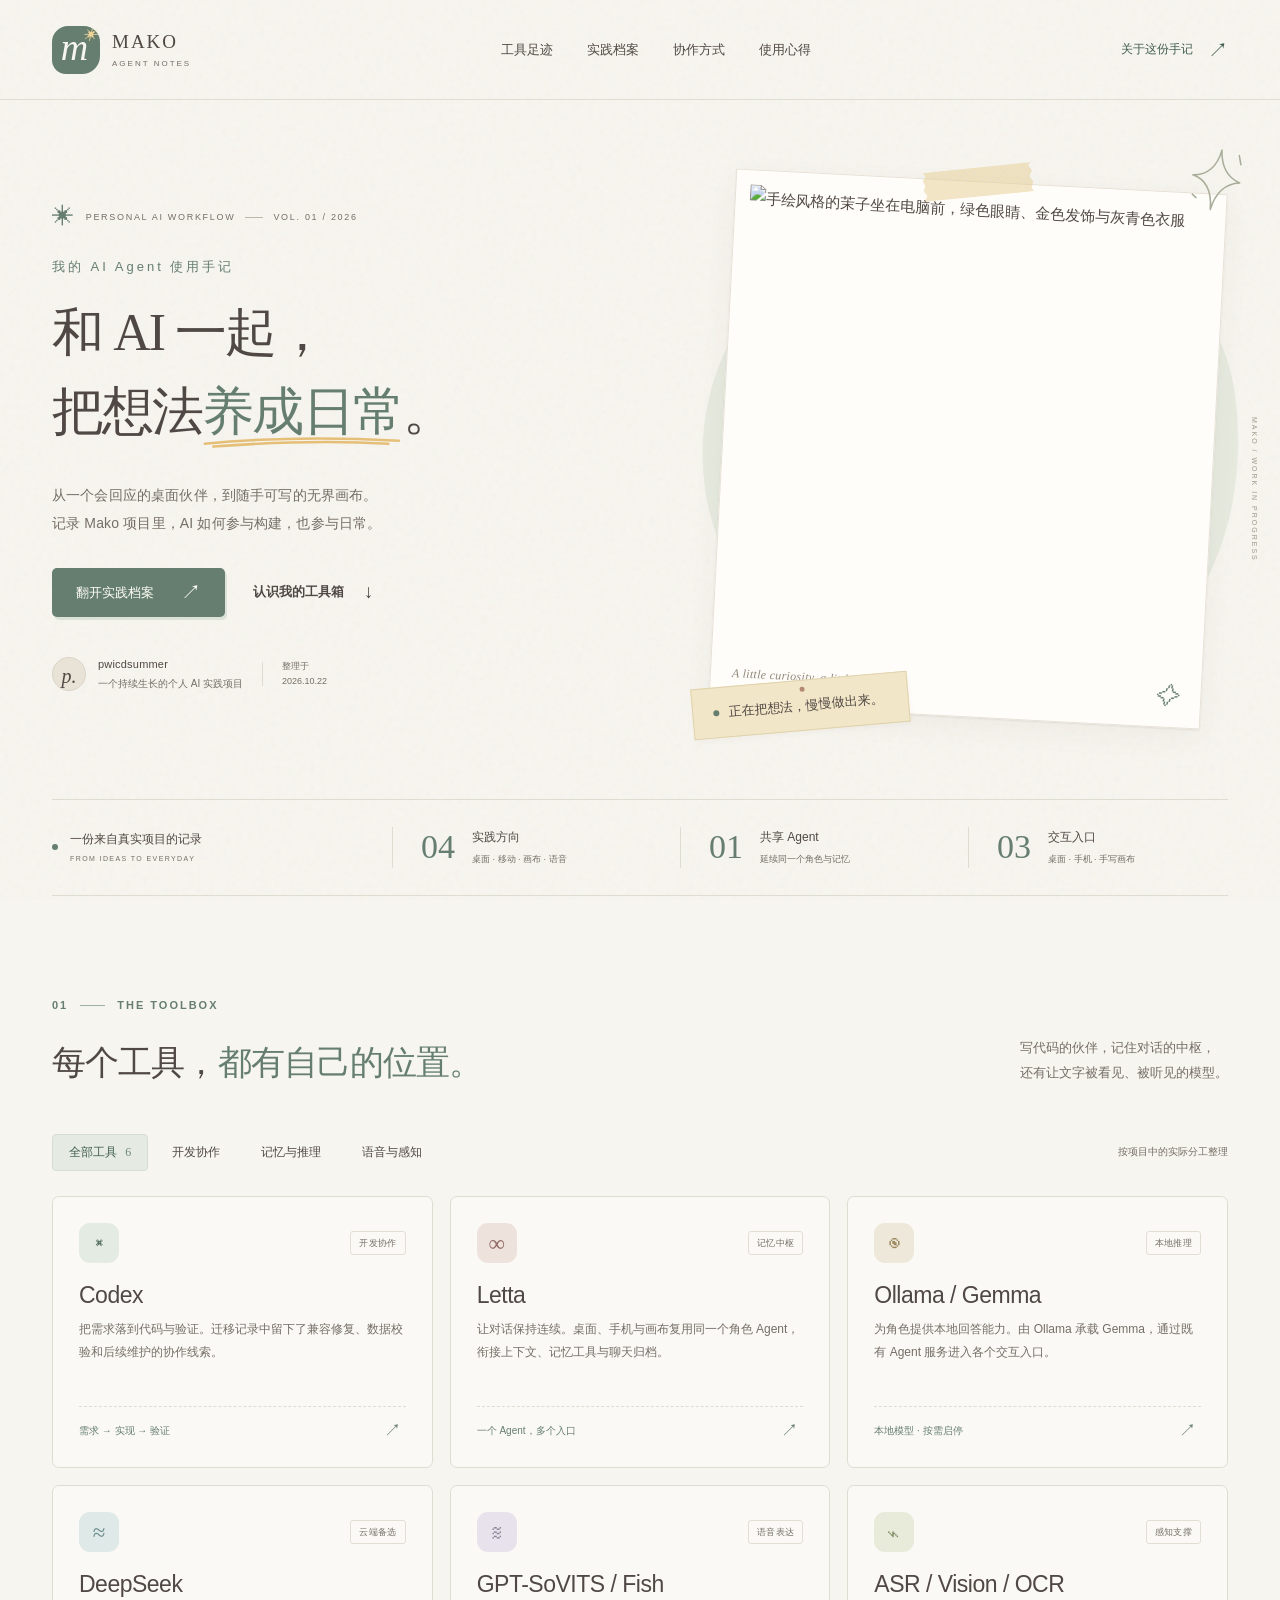
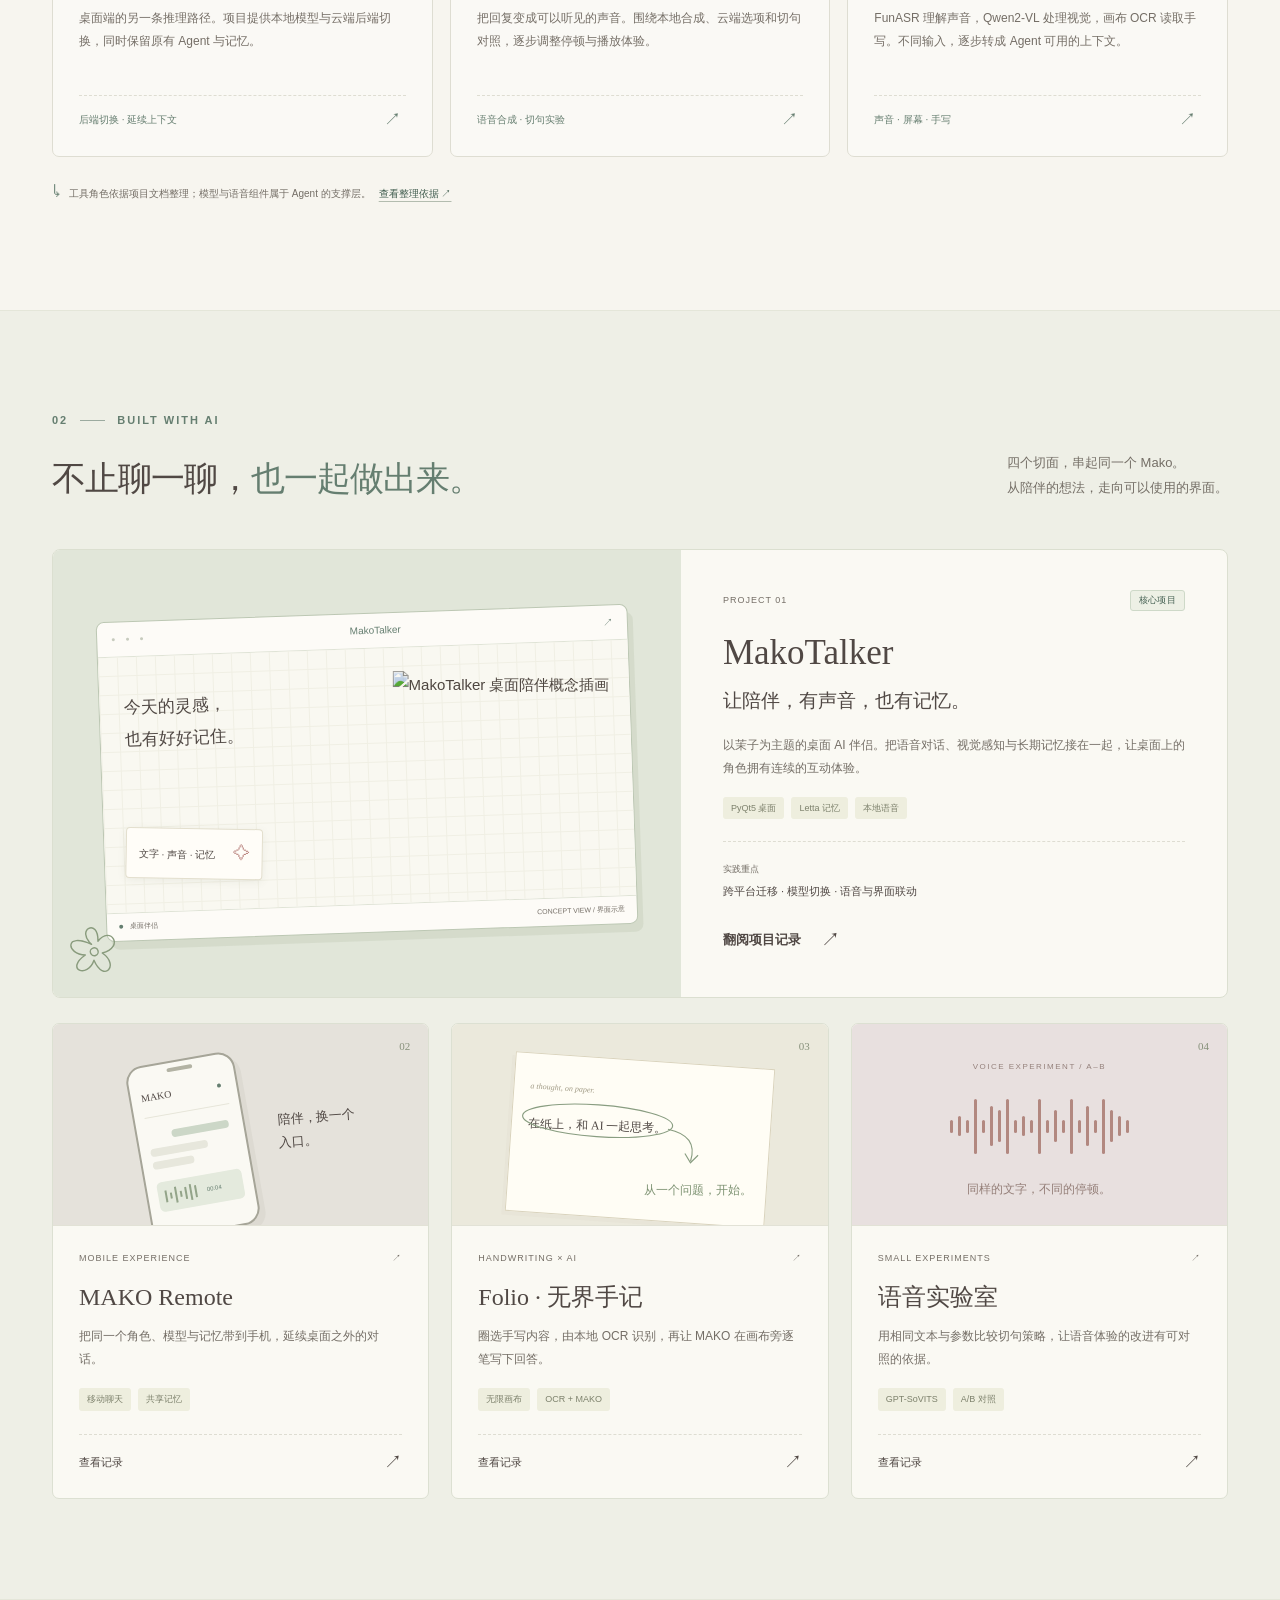
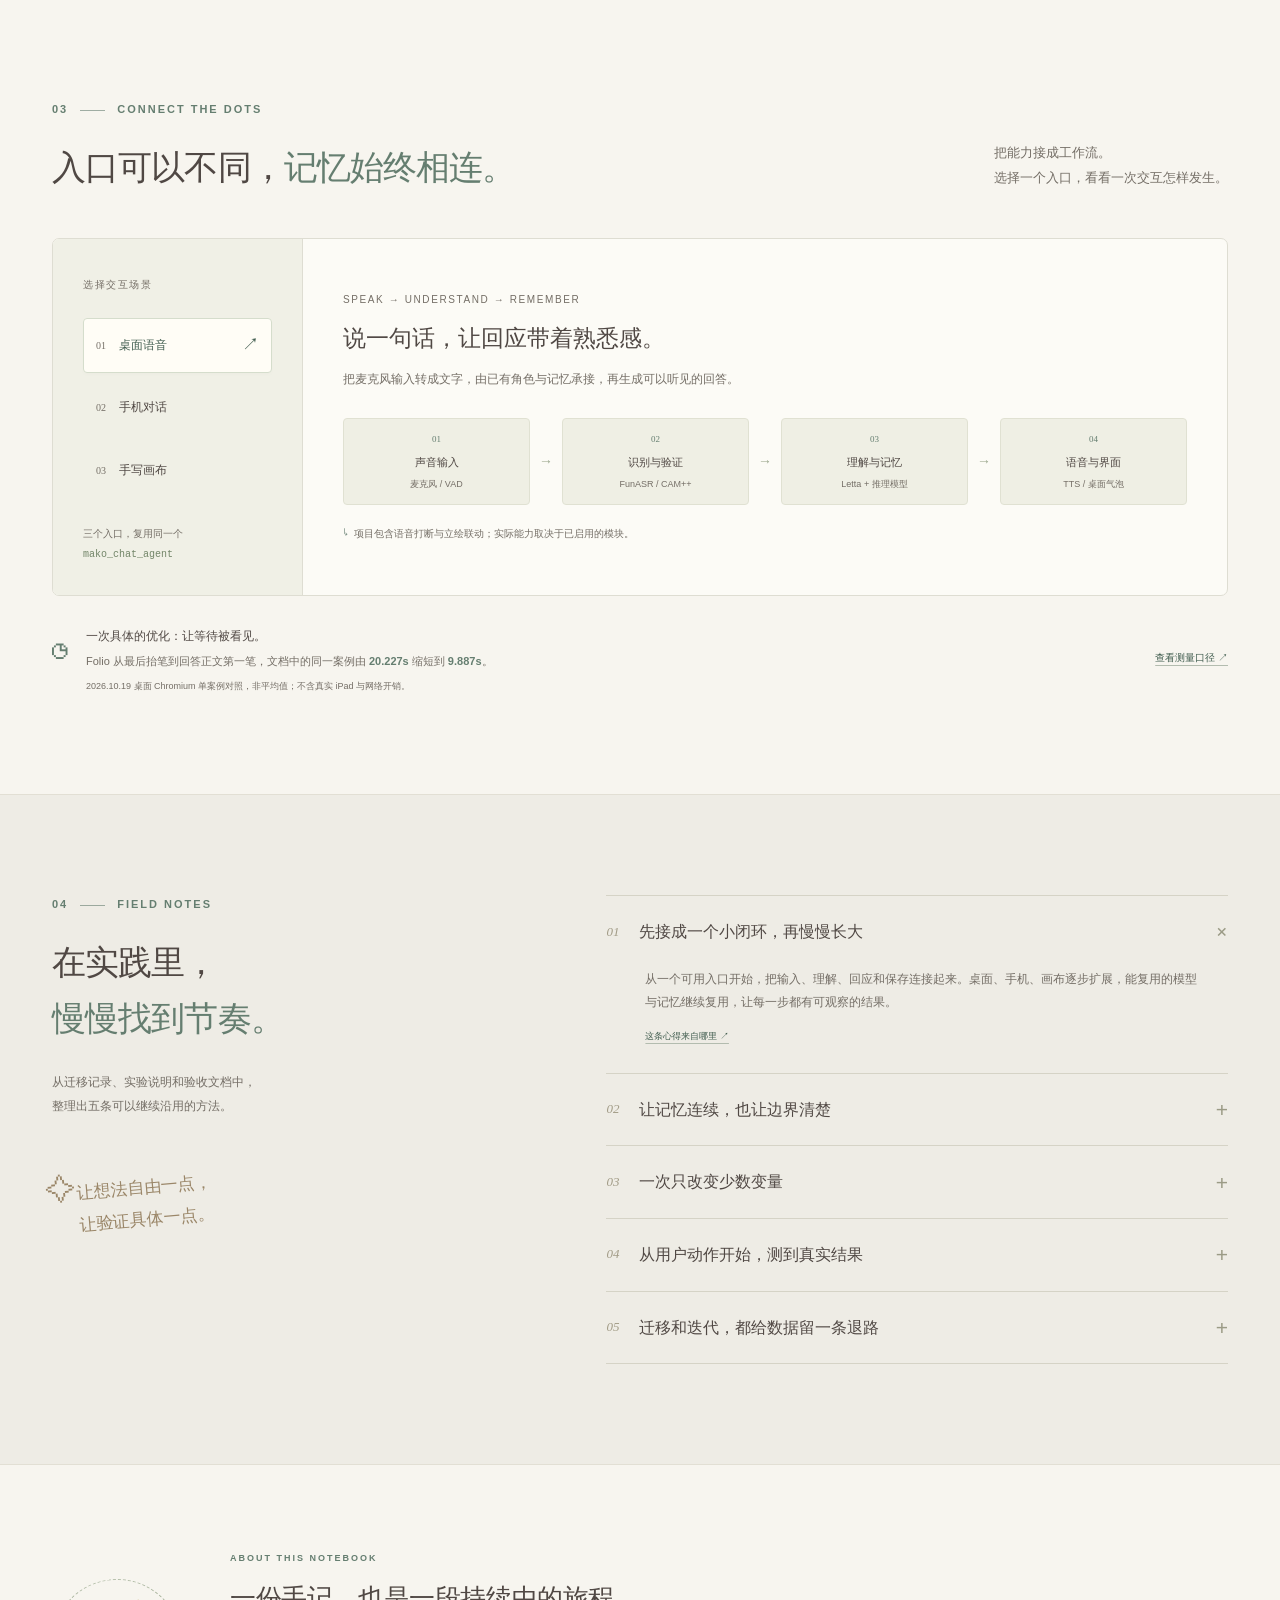
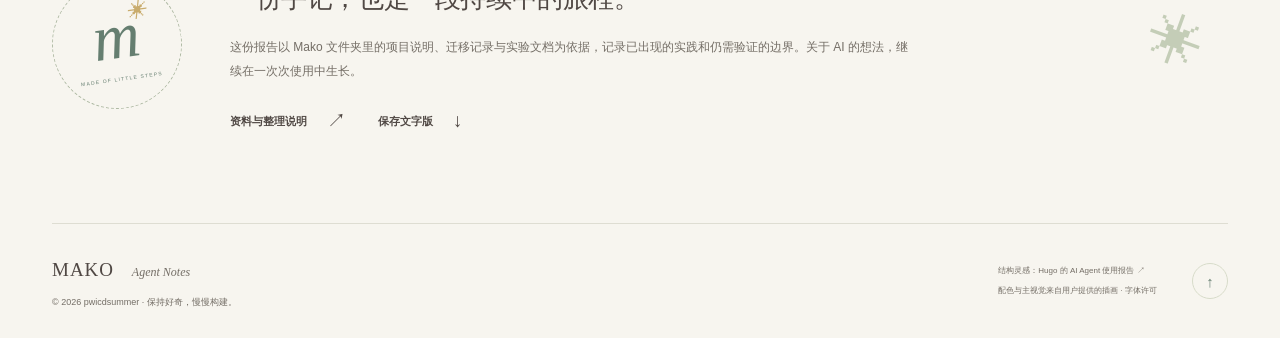
==== index.html @ 33f2c5e6 "Publish MAKO AI Agent report website" ====
<!doctype html>
<html lang="zh-CN">
<head>
  <meta charset="UTF-8">
  <meta name="viewport" content="width=device-width, initial-scale=1">
  <meta name="theme-color" content="#f7f5ef">
  <meta name="description" content="Mako 的 AI Agent 使用手记：从桌面陪伴、移动对话到手写画布，记录工具分工、项目实践与协作方法。">
  <meta property="og:title" content="MAKO · AI Agent 使用手记">
  <meta property="og:description" content="和 AI 一起，把想法养成日常。基于 Mako 项目资料的实践记录。">
  <meta property="og:type" content="website">
  <meta property="og:image" content="https://pwicdsummer.github.io/mako-agent-report/assets/mako-reference.png">
  <meta property="og:url" content="https://pwicdsummer.github.io/mako-agent-report/">
  <link rel="canonical" href="https://pwicdsummer.github.io/mako-agent-report/">
  <title>MAKO · AI Agent 使用手记</title>
  <link rel="icon" href="assets/favicon.svg" type="image/svg+xml">
  <link rel="stylesheet" href="styles.css">
  <script src="app.js" defer></script>
</head>
<body id="top">
  <a class="skip-link" href="#main">跳至正文</a>
  <div class="reading-progress" aria-hidden="true"><span id="reading-progress"></span></div>
  <header class="site-header">
    <a class="brand" href="#top" aria-label="MAKO 使用手记，返回顶部"><span class="brand-mark">m<span>✳</span></span><span class="brand-name">MAKO<span>AGENT NOTES</span></span></a>
    <nav aria-label="主导航" id="main-nav">
      <a href="#agents">工具足迹</a><a href="#projects">实践档案</a><a href="#workflow">协作方式</a><a href="#notes">使用心得</a>
    </nav>
    <a class="header-link" href="#about">关于这份手记 <span aria-hidden="true">↗</span></a>
    <button class="menu-toggle" aria-label="展开导航" aria-expanded="false" aria-controls="main-nav"><span></span><span></span></button>
  </header>

  <main id="main">
    <section class="hero wrap">
      <div class="hero-copy">
        <div class="eyebrow"><span class="tiny-flower" aria-hidden="true">✳</span> PERSONAL AI WORKFLOW <span class="eyebrow-divider"></span> VOL. 01 / 2026</div>
        <p class="hero-kicker">我的 AI Agent 使用手记</p>
        <h1>和 AI 一起，<br>把想法<span class="hand-underline">养成日常<svg viewBox="0 0 300 18" preserveAspectRatio="none" aria-hidden="true"><path d="M4 12 Q140 0 295 8 M17 16 Q161 6 279 12"/></svg></span>。</h1>
        <p class="hero-description">从一个会回应的桌面伙伴，到随手可写的无界画布。<br class="desktop-break">记录 Mako 项目里，AI 如何参与构建，也参与日常。</p>
        <div class="hero-actions"><a class="button primary" href="#projects">翻开实践档案 <span aria-hidden="true">↗</span></a><a class="text-link" href="#agents">认识我的工具箱 <span aria-hidden="true">↓</span></a></div>
        <div class="author-line"><span class="author-avatar" aria-hidden="true">p.</span><span><strong>pwicdsummer</strong><span class="author-sub">一个持续生长的个人 AI 实践项目</span></span><span class="author-dot" aria-hidden="true"></span><span class="updated">整理于<br>2026.10.22</span></div>
      </div>
      <div class="hero-art">
        <div class="art-orbit" aria-hidden="true"></div>
        <svg class="doodle doodle-star" viewBox="0 0 66 80" aria-hidden="true"><path d="M33 4 Q31 34 6 39 Q30 42 34 74 Q37 43 61 37 Q38 32 33 4Z"/><path d="m54 6 4 10m-48 45 5 3"/></svg>
        <div class="art-card"><span class="tape" aria-hidden="true"></span><img src="assets/mako-reference.png" alt="手绘风格的茉子坐在电脑前，绿色眼睛、金色发饰与灰青色衣服" width="1254" height="1254" fetchpriority="high"><div class="art-caption"><span>A little curiosity, a little company.</span><span aria-hidden="true">✧</span></div></div>
        <div class="paper-note"><span class="note-pin" aria-hidden="true"></span><span class="status-dot" aria-hidden="true"></span> 正在把想法，慢慢做出来。</div>
        <span class="art-side-label">MAKO / WORK IN PROGRESS</span>
      </div>
    </section>

    <div class="report-strip wrap"><div class="strip-intro"><span class="status-dot"></span><span>一份来自真实项目的记录<small>FROM IDEAS TO EVERYDAY</small></span></div><div class="strip-stat"><b>04</b><span>实践方向<small>桌面 · 移动 · 画布 · 语音</small></span></div><div class="strip-stat"><b>01</b><span>共享 Agent<small>延续同一个角色与记忆</small></span></div><div class="strip-stat"><b>03</b><span>交互入口<small>桌面 · 手机 · 手写画布</small></span></div></div>

    <section class="section wrap" id="agents">
      <div class="section-top"><div><p class="section-label">01 <span></span> THE TOOLBOX</p><h2>每个工具，<em>都有自己的位置。</em></h2></div><p class="section-intro">写代码的伙伴，记住对话的中枢，<br>还有让文字被看见、被听见的模型。</p></div>
      <div class="filter-row"><div class="filters" role="group" aria-label="按工具用途筛选"><button class="filter active" aria-pressed="true" data-filter="all">全部工具 <span>6</span></button><button class="filter" aria-pressed="false" data-filter="build">开发协作</button><button class="filter" aria-pressed="false" data-filter="brain">记忆与推理</button><button class="filter" aria-pressed="false" data-filter="sense">语音与感知</button></div><span class="filter-note" id="filter-status" role="status">按项目中的实际分工整理</span></div>
      <div class="agent-grid" id="agent-grid"></div>
      <p class="section-footnote"><span aria-hidden="true">↳</span> 工具角色依据项目文档整理；模型与语音组件属于 Agent 的支撑层。<button class="inline-link" data-source="toolbox">查看整理依据 ↗</button></p>
    </section>

    <section class="projects-section" id="projects"><div class="wrap section">
      <div class="section-top"><div><p class="section-label">02 <span></span> BUILT WITH AI</p><h2>不止聊一聊，<em>也一起做出来。</em></h2></div><p class="section-intro">四个切面，串起同一个 Mako。<br>从陪伴的想法，走向可以使用的界面。</p></div>
      <article class="featured-project">
        <div class="project-visual">
          <div class="window-mock"><div class="window-bar"><span class="window-dots">● ● ●</span><span>MakoTalker</span><span>↗</span></div><div class="desktop-scene"><div class="scene-note">今天的灵感，<br>也有好好记住。</div><img src="assets/mako-reference.png" alt="MakoTalker 桌面陪伴概念插画" width="1254" height="1254" loading="lazy"><span class="scene-bubble">文字 · 声音 · 记忆 <span>✧</span></span></div><div class="window-bottom"><span><i></i> 桌面伴侣</span><span>CONCEPT VIEW / 界面示意</span></div></div>
          <svg class="doodle project-flower" viewBox="0 0 80 80" aria-hidden="true"><path d="M40 29C13 2 5 30 28 39C-3 47 20 69 36 49C38 81 65 66 49 44C79 47 71 14 49 28C60 0 27 4 40 29Z"/><circle cx="40" cy="39" r="5"/></svg>
        </div>
        <div class="featured-copy"><div class="project-meta"><span>PROJECT 01</span><span class="pill green">核心项目</span></div><h3>MakoTalker<span>让陪伴，有声音，也有记忆。</span></h3><p>以茉子为主题的桌面 AI 伴侣。把语音对话、视觉感知与长期记忆接在一起，让桌面上的角色拥有连续的互动体验。</p><div class="tag-list"><span>PyQt5 桌面</span><span>Letta 记忆</span><span>本地语音</span></div><div class="project-contribution"><span>实践重点</span><p>跨平台迁移 · 模型切换 · 语音与界面联动</p></div><button class="text-link" data-project="desktop">翻阅项目记录 <span>↗</span></button></div>
      </article>
      <div class="project-grid">
        <article class="small-project"><div class="small-project-art mobile-art" aria-hidden="true"><div class="mini-phone"><div class="phone-notch"></div><div class="phone-head">MAKO <i></i></div><span class="phone-line right"></span><span class="phone-line"></span><span class="phone-line short"></span><div class="voice-wave"><i></i><i></i><i></i><i></i><i></i><i></i><i></i><span>00:04</span></div></div><span class="art-annotation">陪伴，换一个入口。</span><span class="art-number">02</span></div><div class="small-project-copy"><div class="project-meta"><span>MOBILE EXPERIENCE</span><span>↗</span></div><h3>MAKO Remote</h3><p>把同一个角色、模型与记忆带到手机，延续桌面之外的对话。</p><div class="tag-list"><span>移动聊天</span><span>共享记忆</span></div><button class="project-button" data-project="mobile" aria-label="查看 MAKO Remote 项目详情">查看记录 <span>↗</span></button></div></article>
        <article class="small-project"><div class="small-project-art canvas-art" aria-hidden="true"><div class="mini-canvas"><span class="canvas-title">a thought, on paper.</span><div class="canvas-scribble">在纸上，和 AI 一起思考。</div><svg viewBox="0 0 260 90"><ellipse cx="92" cy="21" rx="85" ry="18"/><path d="M172 25q35 5 28 34m-7-8 7 10 8-9"/></svg><span class="canvas-answer">从一个问题，开始。</span></div><span class="art-number">03</span></div><div class="small-project-copy"><div class="project-meta"><span>HANDWRITING × AI</span><span>↗</span></div><h3>Folio · 无界手记</h3><p>圈选手写内容，由本地 OCR 识别，再让 MAKO 在画布旁逐笔写下回答。</p><div class="tag-list"><span>无限画布</span><span>OCR + MAKO</span></div><button class="project-button" data-project="folio" aria-label="查看 Folio 项目详情">查看记录 <span>↗</span></button></div></article>
        <article class="small-project"><div class="small-project-art voice-art" aria-hidden="true"><div class="wave-label">VOICE EXPERIMENT / A–B</div><div class="big-wave"><i></i><i></i><i></i><i></i><i></i><i></i><i></i><i></i><i></i><i></i><i></i><i></i><i></i><i></i><i></i><i></i><i></i><i></i><i></i><i></i><i></i><i></i><i></i></div><span class="wave-bottom">同样的文字，不同的停顿。</span><span class="art-number">04</span></div><div class="small-project-copy"><div class="project-meta"><span>SMALL EXPERIMENTS</span><span>↗</span></div><h3>语音实验室</h3><p>用相同文本与参数比较切句策略，让语音体验的改进有可对照的依据。</p><div class="tag-list"><span>GPT-SoVITS</span><span>A/B 对照</span></div><button class="project-button" data-project="voice" aria-label="查看语音实验室项目详情">查看记录 <span>↗</span></button></div></article>
      </div>
    </div></section>

    <section class="section wrap workflow-section" id="workflow">
      <div class="section-top"><div><p class="section-label">03 <span></span> CONNECT THE DOTS</p><h2>入口可以不同，<em>记忆始终相连。</em></h2></div><p class="section-intro">把能力接成工作流。<br>选择一个入口，看看一次交互怎样发生。</p></div>
      <div class="workflow-panel"><div class="workflow-sidebar"><span class="small-label">选择交互场景</span><div role="tablist" aria-label="交互工作流" class="workflow-tabs"><button role="tab" id="tab-desktop" aria-selected="true" aria-controls="flow-panel" data-flow="desktop"><span>01</span> 桌面语音 <b>↗</b></button><button role="tab" id="tab-mobile" aria-selected="false" aria-controls="flow-panel" tabindex="-1" data-flow="mobile"><span>02</span> 手机对话 <b>↗</b></button><button role="tab" id="tab-canvas" aria-selected="false" aria-controls="flow-panel" tabindex="-1" data-flow="canvas"><span>03</span> 手写画布 <b>↗</b></button></div><p>三个入口，复用同一个<br><code>mako_chat_agent</code></p></div><div class="flow-content" id="flow-panel" role="tabpanel" aria-labelledby="tab-desktop" tabindex="0"></div></div>
      <div class="latency-note"><span class="latency-icon" aria-hidden="true">◷</span><div><strong>一次具体的优化：让等待被看见。</strong><p>Folio 从最后抬笔到回答正文第一笔，文档中的同一案例由 <b>20.227s</b> 缩短到 <b>9.887s</b>。</p><small>2026.10.19 桌面 Chromium 单案例对照，非平均值；不含真实 iPad 与网络开销。</small></div><button class="inline-link" data-source="latency">查看测量口径 ↗</button></div>
    </section>

    <section class="notes-section" id="notes"><div class="section wrap notes-layout"><div class="notes-heading"><p class="section-label">04 <span></span> FIELD NOTES</p><h2>在实践里，<br><em>慢慢找到节奏。</em></h2><p>从迁移记录、实验说明和验收文档中，<br>整理出五条可以继续沿用的方法。</p><div class="margin-note"><span aria-hidden="true">✧</span> 让想法自由一点，<br>让验证具体一点。</div></div><div class="notes-list" id="notes-list"></div></div></section>

    <section class="about-section wrap" id="about"><div class="about-stamp" aria-hidden="true">m<span>✳</span><small>MADE OF LITTLE STEPS</small></div><div class="about-copy"><p class="section-label">ABOUT THIS NOTEBOOK</p><h2>一份手记，也是一段持续中的旅程。</h2><p>这份报告以 Mako 文件夹里的项目说明、迁移记录与实验文档为依据，记录已出现的实践和仍需验证的边界。关于 AI 的想法，继续在一次次使用中生长。</p><div class="about-links"><button class="text-link" data-source="all">资料与整理说明 <span>↗</span></button><a class="text-link" href="report.md" download="Mako-AI-Agent使用手记.md">保存文字版 <span>↓</span></a></div></div><span class="about-spark" aria-hidden="true">✳</span></section>
  </main>
  <footer class="site-footer wrap"><div><a class="footer-brand" href="#top">MAKO <span>Agent Notes</span></a><p>© 2026 pwicdsummer · 保持好奇，慢慢构建。</p></div><div class="footer-meta"><a href="https://hugohe8380.github.io/my-ai-agent-report/" target="_blank" rel="noopener noreferrer">结构灵感：Hugo 的 AI Agent 使用报告 ↗</a><span>配色与主视觉来自用户提供的插画 · <a href="assets/serif-OFL.txt">字体许可</a></span></div><a class="back-top" href="#top" aria-label="回到顶部">↑</a></footer>
  <dialog id="detail-dialog" aria-labelledby="dialog-title"><div class="dialog-header"><span class="small-label" id="dialog-label">PROJECT NOTE</span><button class="dialog-close" aria-label="关闭详情">×</button></div><div id="dialog-body"></div><div class="dialog-footer">MAKO · AGENT NOTES <span>一份有出处的实践记录</span></div></dialog>
</body>
</html>
---- styles.css ----
@font-face{font-family:NotebookSerif;src:url('assets/notebook-serif.woff2') format('woff2');font-weight:400 700;font-display:swap}
:root{--paper:#f7f5ef;--surface:#fdfbf7;--ink:#504844;--muted:#746e66;--green:#657e70;--green-dark:#425e50;--sage:#e5ebe2;--gold:#e5bf77;--rose:#b67d78;--line:#deddd2;--serif:NotebookSerif,'Noto Serif SC','Songti SC',Georgia,serif;--sans:Inter,'PingFang SC','Microsoft YaHei','Noto Sans CJK SC',sans-serif}
*{box-sizing:border-box}html{scroll-behavior:smooth;scroll-padding-top:105px}body{margin:0;background:var(--paper);color:var(--ink);font-family:var(--sans);font-size:15px;line-height:1.8;-webkit-font-smoothing:antialiased}body::before{content:"";position:fixed;inset:0;pointer-events:none;z-index:-1;opacity:.32;background-image:url("data:image/svg+xml,%3Csvg viewBox='0 0 180 180' xmlns='http://www.w3.org/2000/svg'%3E%3Cfilter id='n'%3E%3CfeTurbulence type='fractalNoise' baseFrequency='.9' numOctaves='3' stitchTiles='stitch'/%3E%3C/filter%3E%3Cpath fill='%239d9580' opacity='.13' filter='url(%23n)' d='M0 0h180v180H0z'/%3E%3C/svg%3E")}
button,input{font:inherit}button,a{-webkit-tap-highlight-color:transparent}button{cursor:pointer;color:inherit}a{color:inherit;text-decoration:none}button{border:0;background:none}button:focus-visible,a:focus-visible,[tabindex]:focus-visible{outline:2px solid var(--green);outline-offset:5px}::selection{background:#e5ce9b;color:var(--ink)}p,h1,h2,h3{margin:0}img{max-width:100%;display:block}svg{display:block}button:disabled{cursor:default}.wrap{width:min(1180px,calc(100% - 104px));margin-inline:auto}.section{padding-block:100px}.section-label{font-size:11px;letter-spacing:2px;font-weight:600;display:flex;align-items:center;gap:12px;color:var(--green);margin-bottom:20px}.section-label>span{width:25px;height:1px;background:var(--green);opacity:.6}h2{font-family:var(--serif);font-size:34px;font-weight:500;letter-spacing:-.9px;line-height:1.65}h2 em{font-style:normal;color:var(--green)}.section-top{display:flex;justify-content:space-between;align-items:flex-end;gap:30px;margin-bottom:42px}.section-intro{color:var(--muted);font-size:13px;line-height:1.9;padding-bottom:6px}.small-label{font-size:10px;letter-spacing:1.6px;color:var(--muted)}.text-link{display:inline-flex;align-items:center;gap:20px;padding:0;font-size:13px;font-weight:600;line-height:1.7}.text-link>span{font-size:19px;font-weight:400;transition:transform .2s}.text-link:hover>span{transform:translate(2px,-2px)}.inline-link{padding:0;font-size:12px;text-decoration:underline;text-underline-offset:4px;text-decoration-color:#b3bcaf;color:var(--green-dark)}.inline-link:hover{color:var(--rose)}.reading-progress{position:fixed;top:0;height:3px;z-index:60;left:0;right:0;pointer-events:none}.reading-progress span{height:100%;display:block;width:0;background:var(--green)}.skip-link{position:fixed;top:-60px;background:var(--green-dark);color:white;padding:12px 20px;z-index:100}.skip-link:focus{top:8px}.site-header{height:100px;padding-inline:52px;max-width:1500px;margin:auto;display:flex;align-items:center;border-bottom:1px solid var(--line);gap:40px}.brand{display:flex;align-items:center;gap:12px}.brand-mark{font-family:Georgia,serif;font-style:italic;font-size:38px;background:var(--green);color:var(--paper);height:48px;width:48px;display:flex;align-items:center;justify-content:center;line-height:1;border-radius:16px 16px 18px 14px;position:relative;padding:0 3px 5px 0}.brand-mark span{position:absolute;font-size:14px;right:3px;top:3px;color:#f2d598}.brand-name{font-size:19px;font-family:Georgia,serif;letter-spacing:2px;line-height:1.3}.brand-name>span{display:block;font-family:var(--sans);font-size:8px;letter-spacing:2px;margin-top:4px;color:var(--muted)}.site-header nav{display:flex;gap:34px;margin:auto;font-size:13px}.site-header nav a{position:relative}.site-header nav a::after{content:"";position:absolute;left:0;bottom:-7px;right:0;height:2px;background:var(--green);transform:scaleX(0);transition:transform .2s}.site-header nav a:hover::after,.site-header nav a.current::after{transform:scaleX(1)}.header-link{font-size:12px;color:var(--green-dark);display:flex;gap:15px;align-items:center}.header-link span{font-size:20px}.menu-toggle{display:none}.hero{padding-top:76px;padding-bottom:76px;display:grid;grid-template-columns:1.14fr 1fr;gap:40px;align-items:center;min-height:636px}.eyebrow{display:flex;align-items:center;gap:10px;font-size:9px;letter-spacing:1.7px;font-weight:500;color:var(--muted)}.tiny-flower{font-size:22px;line-height:1;color:var(--green)}.eyebrow-divider{width:18px;height:1px;background:#bab9ac}.hero-kicker{font-size:13px;letter-spacing:3px;margin:27px 0 14px;color:var(--green)}h1{font-size:52px;font-family:var(--serif);font-weight:500;line-height:1.52;letter-spacing:-1.9px;white-space:nowrap}.hand-underline{color:var(--green);position:relative;z-index:0}.hand-underline svg{position:absolute;width:100%;height:13px;left:0;bottom:-8px;z-index:-1;fill:none;stroke:var(--gold);stroke-width:3.5;stroke-linecap:round}.hero-description{font-size:14px;line-height:2.05;color:var(--muted);margin-top:30px;letter-spacing:.15px}.hero-actions{display:flex;align-items:center;gap:28px;margin-top:30px}.button{height:49px;display:inline-flex;gap:27px;align-items:center;justify-content:center;padding:0 24px;border-radius:5px;font-size:13px;transition:transform .2s,background .2s}.primary{background:var(--green);color:#fffdf5;box-shadow:2px 3px 0 #dce2d7}.primary:hover{background:var(--green-dark);transform:translateY(-2px)}.button span{font-size:20px}.author-line{display:flex;align-items:center;gap:12px;margin-top:38px;font-size:11px}.author-avatar{width:34px;height:34px;background:#e9e3d7;border:1px solid #dad2c6;border-radius:50%;display:grid;place-items:center;font-family:Georgia,serif;font-size:20px;font-style:italic}.author-line strong{font-weight:500;font-size:11px;letter-spacing:.2px}.author-sub{display:block;color:var(--muted);font-size:10px;margin-top:0}.author-dot{height:24px;width:1px;background:var(--line);margin:0 7px}.updated{font-size:9px;color:var(--muted);line-height:1.7}.hero-art{position:relative;margin:5px 14px 6px 25px;isolation:isolate}.art-orbit{position:absolute;background:#e6eade;border-radius:48% 52% 43% 57% / 49% 45% 55% 51%;inset:18px -27px 4px -19px;transform:rotate(-8deg);z-index:-1}.art-card{background:#fffdf9;padding:14px 14px 0;transform:rotate(3deg);box-shadow:0 9px 30px #5048440c,0 1px 2px #5048441c;position:relative;border:1px solid #e7e2d8}.art-card img{width:100%;height:auto;mix-blend-mode:multiply}.art-caption{display:flex;justify-content:space-between;align-items:center;padding:16px 7px 18px;font-family:Georgia,var(--serif);font-size:12px;font-style:italic;color:#92877a;letter-spacing:.3px}.art-caption>span:last-child{font-size:24px;line-height:1;color:var(--green)}.tape{position:absolute;z-index:2;width:110px;height:30px;background:repeating-linear-gradient(45deg,#e7cd8f80 0px,#e7cd8f80 3px,#dfc88d70 3px,#dfc88d70 5px);top:-15px;left:38%;transform:rotate(-9deg);clip-path:polygon(1% 0,99% 2%,97% 13%,100% 29%,97% 47%,100% 67%,98% 87%,100% 100%,0 96%,3% 78%,0 62%,2% 46%,0 28%,3% 15%)}.doodle{stroke:#a8ae99;fill:none;stroke-width:1.8;stroke-linecap:round;stroke-linejoin:round}.doodle-star{position:absolute;top:-35px;right:-30px;width:57px;transform:rotate(12deg);z-index:3}.paper-note{position:absolute;bottom:-15px;left:-30px;background:#f2e6c8;border:1px solid #dfd2ad;padding:13px 24px 13px 20px;transform:rotate(-5deg);font-family:var(--serif);font-size:13px;box-shadow:1px 3px 5px #50484408;display:flex;gap:9px;align-items:center}.status-dot{display:inline-block;width:6px;height:6px;border-radius:50%;background:var(--green);flex-shrink:0}.note-pin{position:absolute;background:#b58872;width:5px;height:5px;border-radius:50%;top:6px;left:50%}.art-side-label{position:absolute;right:-46px;top:44%;font-size:7px;letter-spacing:2px;writing-mode:vertical-rl;color:#9a9a89}.report-strip{border-top:1px solid var(--line);border-bottom:1px solid var(--line);display:grid;grid-template-columns:1.2fr 1fr 1fr 1fr;padding:27px 0;gap:28px}.strip-intro{display:flex;align-items:center;gap:12px;font-size:12px}.strip-intro small{display:block;font-size:7px;letter-spacing:1.4px;color:var(--muted);margin-top:3px}.strip-stat{display:flex;align-items:center;gap:17px;border-left:1px solid var(--line);padding-left:28px}.strip-stat b{font-family:Georgia,serif;font-weight:400;color:var(--green);font-size:34px;line-height:1.2}.strip-stat>span{font-size:12px}.strip-stat small{display:block;font-size:9px;color:var(--muted);margin-top:3px}.filter-row{display:flex;justify-content:space-between;align-items:center;margin-bottom:25px;gap:20px}.filters{display:flex;gap:7px;flex-wrap:wrap}.filter{padding:7px 16px;font-size:12px;border:1px solid transparent;border-radius:4px;transition:background .2s}.filter span{margin-left:5px;font-family:Georgia,serif;opacity:.7}.filter:hover{background:#eceee5}.filter.active{background:var(--sage);border-color:#d4ddcf;color:var(--green-dark)}.filter-note{font-size:10px;color:var(--muted)}.agent-grid{display:grid;grid-template-columns:repeat(3,1fr);gap:17px}.agent-card{background:#fcfbf7a6;border:1px solid var(--line);border-radius:7px;padding:26px;display:flex;flex-direction:column;min-height:272px;transition:transform .22s,box-shadow .22s}.agent-card:hover{transform:translateY(-4px);box-shadow:0 8px 20px #50484408}.agent-card[hidden]{display:none}.agent-card-top{display:flex;align-items:center;justify-content:space-between;gap:12px}.agent-logo{width:40px;height:40px;background:#e9e8e0;display:grid;place-items:center;font-family:Georgia,serif;font-size:23px;border-radius:11px;line-height:1}.agent-logo.code{font-family:monospace;font-size:15px;background:#e4ebe2;color:var(--green-dark)}.agent-logo.memory{background:#eee2dc;color:#936c67}.agent-logo.local{background:#ede8d9;color:#9b865d}.agent-logo.cloud{background:#dfe9e8;color:#6c8b8c}.agent-logo.voice{background:#e8e2ec;color:#8b8094}.agent-logo.sense{background:#e8ebd9;color:#7f8c62}.pill{font-size:9px;letter-spacing:.3px;padding:3px 8px;border:1px solid #e1ded3;border-radius:3px;color:var(--muted);white-space:nowrap}.pill.green{color:var(--green-dark);border-color:#ced9c8;background:#edf0e5}.agent-card h3{font-family:Georgia,var(--sans);font-size:23px;font-weight:400;margin:18px 0 7px;line-height:1.3;letter-spacing:-.5px}.agent-card p{font-size:12px;color:var(--muted);line-height:1.9;flex:1}.agent-card-bottom{font-size:10px;display:flex;align-items:center;justify-content:space-between;gap:10px;margin-top:21px;border-top:1px dashed var(--line);padding-top:14px;color:var(--green)}.source-arrow{padding:0 5px;font-size:17px;line-height:1.2}.section-footnote{font-size:10px;color:var(--muted);display:flex;align-items:center;flex-wrap:wrap;gap:8px;margin-top:22px}.section-footnote>span{font-size:17px;color:var(--green)}.section-footnote button{font-size:10px}.projects-section{background:#eeefe6;border-top:1px solid #e4e6d9;border-bottom:1px solid #e4e6d9}.featured-project{display:grid;grid-template-columns:1.15fr 1fr;background:#faf9f3;border:1px solid #dbdfd0;border-radius:8px;overflow:hidden}.project-visual{background:#e1e6d9;padding:40px 48px;position:relative;display:grid;place-items:center;overflow:hidden}.window-mock{width:100%;border:1px solid #bcc7b3;border-radius:8px;background:var(--surface);box-shadow:5px 8px 0 #b8c2ad4d;overflow:hidden;transform:rotate(-2deg)}.window-bar{display:flex;justify-content:space-between;font-size:10px;align-items:center;border-bottom:1px solid #dfe3d6;padding:8px 14px;color:var(--green)}.window-dots{color:#c7cbbe;font-size:7px;letter-spacing:4px}.desktop-scene{height:255px;position:relative;background:linear-gradient(0deg,#f0efe4 1px,transparent 1px),linear-gradient(90deg,#f0efe4 1px,transparent 1px);background-size:19px 19px;background-color:#f9f8f1;overflow:hidden}.desktop-scene img{height:234px;width:234px;object-fit:contain;position:absolute;bottom:-6px;right:6px;mix-blend-mode:multiply;transform:rotate(2deg)}.scene-note{font-family:var(--serif);font-size:17px;line-height:1.9;padding:35px 24px;position:relative;z-index:1}.scene-bubble{font-size:10px;position:absolute;left:21px;bottom:31px;padding:9px 12px;border-radius:4px;background:#fffdf8;box-shadow:0 2px 8px #5e6e4c16;border:1px solid #e3dfce;transform:rotate(3deg)}.scene-bubble span{color:var(--rose);font-size:17px;margin-left:15px}.window-bottom{border-top:1px solid #dfe3d6;display:flex;justify-content:space-between;padding:7px 12px;font-size:7px;color:var(--muted)}.window-bottom i,.phone-head i{width:4px;height:4px;border-radius:50%;background:var(--green);display:inline-block;margin-right:5px}.project-flower{position:absolute;width:63px;height:63px;bottom:13px;left:10px;stroke:#899b7d;transform:rotate(-20deg)}.featured-copy{padding:40px 42px}.project-meta{display:flex;align-items:center;justify-content:space-between;font-size:9px;letter-spacing:1px;color:var(--muted);line-height:1.5}.featured-copy h3{font-family:Georgia,serif;font-size:35px;line-height:1.3;font-weight:400;margin:19px 0 17px}.featured-copy h3 span{display:block;font-family:var(--serif);font-size:19px;line-height:1.7;margin-top:9px}.featured-copy>p{font-size:12px;color:var(--muted);line-height:1.9}.tag-list{display:flex;flex-wrap:wrap;gap:7px;margin-top:17px}.tag-list>span{padding:3px 8px;font-size:9px;background:#eeeede;color:#7d816c;border-radius:3px}.project-contribution{border-top:1px dashed var(--line);margin:22px 0 22px;padding-top:17px;font-size:11px}.project-contribution>span{font-size:9px;color:var(--muted)}.project-contribution>p{margin-top:4px}.project-grid{display:grid;grid-template-columns:repeat(3,1fr);gap:22px;margin-top:25px}.small-project{border:1px solid #dce0d2;border-radius:7px;background:#faf9f3;overflow:hidden;position:relative;transition:transform .2s}.small-project:hover{transform:translateY(-4px)}.small-project-art{height:202px;position:relative;overflow:hidden;border-bottom:1px solid #e2e2d6;display:flex;align-items:center;justify-content:center}.mobile-art{background:#e5e2db}.mini-phone{height:175px;width:110px;background:#faf9f3;border:2px solid #a6a598;border-radius:17px;transform:rotate(-10deg);padding:22px 10px 10px;position:relative;box-shadow:5px 6px 0 #acaa9c25;margin-left:-95px;margin-top:42px}.phone-notch{position:absolute;top:5px;left:40px;width:26px;height:4px;background:#b3b3a4;border-radius:3px}.phone-head{font-family:Georgia,serif;font-size:10px;display:flex;justify-content:space-between;align-items:center;padding-bottom:10px;border-bottom:1px solid #e7e6da}.phone-line{height:8px;width:58px;display:block;border-radius:4px;background:#e7e7dc;margin-top:8px}.phone-line.right{margin-left:24px;background:#ccd7c7;margin-top:15px}.phone-line.short{width:42px;margin-top:5px}.voice-wave{display:flex;align-items:center;gap:3px;margin-top:13px;background:#e4eadd;padding:7px;border-radius:5px}.voice-wave i{width:2px;height:12px;background:#93a489}.voice-wave i:nth-child(2n){height:6px}.voice-wave i:nth-child(3n){height:16px}.voice-wave span{font-size:6px;color:var(--green);margin-left:7px}.art-annotation{font-family:var(--serif);font-size:13px;line-height:1.8;width:80px;position:absolute;left:60%;top:81px;transform:rotate(-4deg)}.art-number{position:absolute;right:18px;top:13px;font-size:11px;font-family:Georgia,serif;color:#87917b}.canvas-art{background:#ebe9dc}.mini-canvas{width:260px;height:160px;background:#fffdf5;border:1px solid #d9d3bd;transform:rotate(4deg);margin-top:32px;padding:16px;box-shadow:-3px 4px 0 #cfc9b720}.canvas-title{font-size:8px;font-family:Georgia,serif;font-style:italic;color:#a09a85}.canvas-scribble{font-family:var(--serif);font-size:12px;margin-top:13px;transform:rotate(-2deg)}.mini-canvas svg{position:absolute;top:44px;left:4px;width:230px;height:80px;stroke:#899d81;stroke-width:1.3;fill:none}.canvas-answer{position:absolute;bottom:21px;right:14px;font-family:var(--serif);font-size:12px;color:#7d9272;transform:rotate(-4deg)}.voice-art{background:#e8e0df;flex-direction:column;gap:25px}.wave-label{font-size:8px;letter-spacing:1.5px;color:#95817c;margin-top:12px}.big-wave{height:55px;display:flex;gap:5px;align-items:center}.big-wave i{height:20px;width:3px;background:#b28880;border-radius:4px}.big-wave i:nth-child(3n){height:40px}.big-wave i:nth-child(4n){height:55px}.big-wave i:nth-child(2n+1){height:13px}.big-wave i:nth-child(7n){height:32px}.wave-bottom{font-family:var(--serif);font-size:12px;color:#947e78}.small-project-copy{padding:26px}.small-project-copy h3{font-family:var(--serif);font-size:24px;font-weight:500;margin:13px 0 9px;line-height:1.6}.small-project-copy>p{font-size:12px;line-height:1.9;color:var(--muted);min-height:46px}.project-button{font-size:11px;padding:18px 0 0;display:flex;justify-content:space-between;width:100%;border-top:1px dashed var(--line);margin-top:23px}.project-button>span{font-size:18px;line-height:1}.workflow-panel{display:grid;grid-template-columns:250px 1fr;border:1px solid var(--line);border-radius:7px;background:#fcfbf6;overflow:hidden}.workflow-sidebar{border-right:1px solid var(--line);padding:30px;background:#f0f0e6}.workflow-tabs{display:flex;flex-direction:column;gap:8px;margin-top:22px}.workflow-tabs button{display:flex;align-items:center;padding:11px 12px;font-size:12px;gap:13px;border:1px solid transparent;border-radius:4px;text-align:left}.workflow-tabs button>span{font-family:Georgia,serif;font-size:10px;color:var(--muted)}.workflow-tabs button>b{margin-left:auto;font-size:17px;font-weight:400;opacity:0}.workflow-tabs button[aria-selected=true]{background:#fffdf6;border-color:#d5ddcc;box-shadow:0 2px 3px #64765305;color:var(--green-dark)}.workflow-tabs button[aria-selected=true] b{opacity:1}.workflow-tabs button:hover{background:#e9ecdf}.workflow-sidebar>p{font-size:10px;color:var(--muted);line-height:2;margin-top:26px}.workflow-sidebar code{font-size:10px;color:#728568}.flow-content{padding:34px 40px;display:flex;flex-direction:column;justify-content:center}.flow-content h3{font-family:var(--serif);font-weight:500;font-size:23px;margin-top:9px}.flow-description{font-size:12px;color:var(--muted);margin-top:9px;max-width:560px}.flow-steps{display:flex;align-items:stretch;margin-top:28px;gap:9px}.flow-step{background:#efefe4;border:1px solid #e0e1d2;padding:12px 8px;text-align:center;flex:1;position:relative;border-radius:4px}.flow-step strong{display:block;font-weight:500;font-size:11px}.flow-step span{font-size:9px;color:var(--muted);display:block;margin-top:3px}.flow-step .step-number{font-size:9px;color:var(--green);margin-bottom:6px;margin-top:0;font-family:Georgia,serif}.flow-arrow{align-self:center;color:#9da990;font-size:14px}.flow-footnote{font-size:10px;color:var(--muted);margin-top:20px}.flow-footnote>span{color:var(--green);margin-right:6px}.latency-note{display:flex;align-items:center;gap:18px;padding:25px 0 0}.latency-icon{font-size:31px;font-family:Georgia,serif;align-self:flex-start;color:var(--green)}.latency-note strong{font-size:12px;font-weight:500}.latency-note p{font-size:11px;color:var(--muted);margin-top:4px}.latency-note p b{color:var(--green);font-weight:600}.latency-note small{font-size:9px;color:var(--muted);display:block;margin-top:6px}.latency-note>button{margin-left:auto;white-space:nowrap;font-size:10px}.notes-section{background:#eeece5;border-block:1px solid #e2dfd4}.notes-layout{display:grid;grid-template-columns:.85fr 1.15fr;gap:95px}.notes-heading>p:not(.section-label){font-size:12px;color:var(--muted);line-height:2;margin-top:23px}.margin-note{margin-top:42px;font-family:var(--serif);color:#9a8668;font-size:17px;transform:rotate(-5deg);padding-left:25px;line-height:1.9}.margin-note>span{font-size:30px;display:inline-block;position:absolute;left:-5px;top:-17px}.notes-list{border-top:1px solid #d5d3c6}.note-item{border-bottom:1px solid #d5d3c6}.note-item summary{cursor:pointer;list-style:none;display:flex;align-items:center;gap:20px;padding:23px 0;font-size:16px;font-family:var(--serif);line-height:1.6}.note-item summary::-webkit-details-marker{display:none}.note-index{font-size:13px;color:#a29c87;font-family:Georgia,serif;font-style:italic}.note-plus{margin-left:auto;font-family:var(--sans);font-size:21px;color:#9b9b86;transition:transform .2s;line-height:1}.note-item[open] .note-plus{transform:rotate(45deg)}.note-body{font-size:12px;line-height:1.95;color:var(--muted);padding:0 25px 25px 39px}.note-body>button{font-size:9px;margin-top:14px}.about-section{display:flex;align-items:center;gap:48px;padding-block:85px;position:relative}.about-stamp{width:130px;height:130px;border:1px dashed #afbaa4;border-radius:50%;display:flex;flex-direction:column;align-items:center;justify-content:center;font-family:Georgia,serif;font-size:65px;font-style:italic;color:var(--green);flex-shrink:0;line-height:1;transform:rotate(-8deg);position:relative}.about-stamp>span{font-size:20px;position:absolute;right:31px;top:24px;color:#c9ac6d}.about-stamp>small{font-family:var(--sans);font-size:5px;letter-spacing:1.2px;line-height:1.7;font-style:normal;margin-top:6px}.about-copy{max-width:680px}.about-copy .section-label{margin-bottom:12px;font-size:9px}.about-copy h2{font-size:26px;letter-spacing:-.4px}.about-copy>p:not(.section-label){font-size:12px;color:var(--muted);line-height:2;margin-top:14px}.about-links{display:flex;gap:32px;margin-top:22px}.about-links .text-link{font-size:11px}.about-spark{font-size:55px;color:#c4cdb7;margin-left:auto;margin-right:25px;transform:rotate(20deg)}.site-footer{border-top:1px solid var(--line);padding-block:29px;display:flex;gap:35px;justify-content:space-between;align-items:center}.footer-brand{font-size:19px;font-family:Georgia,serif;letter-spacing:1px}.footer-brand>span{font-style:italic;color:var(--muted);font-size:12px;margin-left:12px;letter-spacing:0}.site-footer p{font-size:9px;color:var(--muted);margin-top:7px}.footer-meta{display:flex;flex-direction:column;gap:6px;font-size:8px;color:var(--muted);margin-left:auto}.footer-meta a:hover{text-decoration:underline;text-underline-offset:3px}.back-top{width:36px;height:36px;border:1px solid #d7dbc9;border-radius:50%;display:grid;place-items:center;color:var(--green)}.back-top:hover{background:var(--sage)}dialog{color:var(--ink);border:1px solid #ddd9cd;background:var(--surface);border-radius:12px;width:min(690px,calc(100% - 32px));max-height:85dvh;padding:0;box-shadow:0 25px 100px #3e473b33;overscroll-behavior:contain}dialog::backdrop{background:#353c3299;backdrop-filter:blur(4px)}.dialog-header{padding:20px 30px 15px;border-bottom:1px solid var(--line);display:flex;justify-content:space-between;align-items:center;position:sticky;top:0;background:var(--surface);z-index:2}.dialog-close{width:32px;height:32px;font-size:27px;line-height:1;background:#eeeee4;border-radius:50%;color:var(--green)}#dialog-body{padding:28px 35px 35px}#dialog-title{font-family:var(--serif);font-size:28px;line-height:1.7;font-weight:500;margin:0 0 15px}#dialog-body p{font-size:13px;line-height:2;color:var(--muted);margin-bottom:18px}#dialog-body h3{font-size:14px;font-weight:600;margin:25px 0 10px}#dialog-body ul{padding-left:19px;font-size:12px;color:var(--muted);line-height:2}#dialog-body li+li{margin-top:8px}.dialog-boundary{background:#efefe4;border-left:2px solid #b9c7a6;padding:15px 18px;font-size:12px;color:#737b68;margin:20px 0}.source-list{list-style:none;padding:0!important;margin:0}.source-list li{border:1px solid var(--line);border-radius:5px;padding:15px 18px;margin-top:12px!important}.source-list code{font-size:10px;line-height:1.7;display:block;overflow-wrap:anywhere;color:var(--green-dark)}.source-list p{font-size:11px!important;line-height:1.8!important;margin:7px 0 0!important}.source-list small{display:block;font-size:9px;color:var(--muted);margin-top:6px}.dialog-footer{border-top:1px solid var(--line);padding:18px 30px;font-size:9px;color:var(--muted);display:flex;justify-content:space-between;gap:20px}.dialog-footer>span{font-size:9px}.metric-bars{margin:22px 0}.metric-row{display:grid;grid-template-columns:55px 1fr 65px;align-items:center;gap:12px;font-size:11px;margin-top:13px}.metric-track{height:18px;background:#ecece0;border-radius:3px;overflow:hidden}.metric-fill{height:100%;background:#b7b4a2}.metric-fill.after{background:#809779}.metric-row b{font-family:Georgia,serif;font-weight:500;font-size:15px}.source-detail-link{margin-top:20px}.no-js-message{padding:15px;background:#f4e6ca}
@media(min-width:1500px){.hero{padding-block:100px}.hero-art{margin-left:45px}.hero h1{font-size:56px}}
@media(max-width:1150px){.wrap{width:calc(100% - 72px)}.site-header{padding-inline:36px;gap:24px}.site-header nav{gap:25px}.hero{gap:22px;padding-top:65px;padding-bottom:65px}h1{font-size:44px}.hero-art{margin-left:18px}.hero-description{font-size:12px}.hero-actions{gap:22px}.hero-actions .text-link{font-size:11px}.hero-actions .button{font-size:12px;padding-inline:18px;gap:15px}.eyebrow{font-size:8px;letter-spacing:1.2px}.report-strip{gap:20px}.strip-stat{padding-left:20px;gap:12px}.strip-stat b{font-size:30px}.strip-stat small{font-size:8px}.strip-intro{font-size:11px}.strip-intro small{font-size:6px}.section{padding-block:80px}h2{font-size:29px}.section-intro{font-size:11px}.agent-card{padding:22px}.project-visual{padding:32px}.featured-copy{padding:30px}.small-project-copy{padding:22px}.small-project-copy h3{font-size:22px}.flow-content{padding:30px}.workflow-panel{grid-template-columns:220px 1fr}.workflow-sidebar{padding:25px}.flow-steps{gap:6px}.flow-step{padding:10px 6px}.flow-step strong{font-size:10px}.flow-step span{font-size:8px}.notes-layout{gap:60px}.art-annotation{font-size:12px}.about-section{padding-block:65px}.about-spark{display:none}}
@media(max-width:900px){.header-link{display:none}.site-header nav{margin-right:0}.hero{gap:15px}.hero-art{margin-left:5px;margin-right:20px}.art-caption{font-size:9px;padding:11px 4px}.hero-kicker{margin-top:22px;font-size:12px}h1{font-size:36px;letter-spacing:-1.7px}.hero-description{font-size:11px;line-height:2}.hero-actions{gap:17px}.hero-actions .text-link{gap:10px}.hero-actions .button{padding-inline:14px;font-size:11px;gap:10px;height:44px}.author-line{gap:8px}.author-sub{font-size:8px}.author-dot{margin-inline:3px}.updated{font-size:8px}.paper-note{font-size:10px;padding:10px 16px;left:-18px}.report-strip{grid-template-columns:1fr 1fr 1fr;gap:15px}.strip-intro{grid-column:1/-1;justify-content:center;margin-bottom:7px;gap:10px}.strip-intro small{display:inline-block;margin-left:16px}.strip-stat:nth-child(2){border-left:0}.strip-stat{padding-left:20px}.section-top{align-items:flex-start;gap:20px}h2{font-size:25px}.section-intro{font-size:10px;padding-top:36px}.agent-grid{grid-template-columns:repeat(2,1fr)}.filter-note{display:none}.featured-project{grid-template-columns:1fr 1fr}.project-visual{padding:25px}.desktop-scene{height:230px}.desktop-scene img{height:205px;width:205px;right:-20px}.scene-note{font-size:14px;padding:23px 13px}.scene-bubble{left:10px;font-size:8px;padding:7px}.featured-copy{padding:26px}.featured-copy h3{font-size:28px}.featured-copy h3 span{font-size:16px}.featured-copy>p{font-size:11px}.project-grid{gap:15px}.small-project-copy{padding:18px}.small-project-copy h3{font-size:20px}.small-project-copy>p{font-size:11px;min-height:65px}.small-project-art{height:175px}.art-annotation{left:56%;font-size:11px;top:70px;width:55px}.mini-phone{width:90px;height:155px;margin-left:-55px}.phone-notch{left:32px}.voice-wave{gap:2px;padding:6px}.voice-wave span{font-size:5px;margin-left:4px}.phone-line.right{margin-left:16px;width:46px}.mini-canvas{width:190px;margin-inline:15px}.canvas-scribble{font-size:9px}.mini-canvas svg{width:180px;top:40px;left:0}.canvas-answer{font-size:10px}.big-wave{gap:4px}.big-wave i{width:2px}.wave-bottom{font-size:11px}.wave-label{font-size:7px}.workflow-panel{grid-template-columns:190px 1fr}.workflow-sidebar{padding:25px 18px}.flow-content{padding:26px 22px}.flow-content h3{font-size:20px}.flow-steps{gap:4px}.flow-arrow{font-size:10px}.flow-step{padding:8px 3px}.flow-step strong{font-size:9px}.flow-step span{font-size:7px}.latency-note{gap:12px}.latency-note>button{font-size:9px}.latency-note p{font-size:10px}.latency-note small{font-size:8px}.notes-layout{gap:36px}.notes-heading>p:not(.section-label){font-size:11px}.note-item summary{font-size:15px;gap:15px}.note-body{padding-left:31px}.about-stamp{width:110px;height:110px}.about-section{gap:30px}.about-copy h2{font-size:24px}.footer-meta{font-size:7px}.site-footer{gap:20px}}
@media(max-width:640px){html{scroll-padding-top:30px}.wrap{width:calc(100% - 40px)}.site-header{height:78px;padding-inline:20px;position:relative;gap:15px}.brand-mark{width:39px;height:39px;font-size:32px;border-radius:13px}.brand-mark span{font-size:11px}.brand-name{font-size:17px}.brand-name>span{font-size:6px;letter-spacing:1.5px}.menu-toggle{display:flex;flex-direction:column;justify-content:center;gap:6px;margin-left:auto;padding:10px}.menu-toggle span{width:22px;height:1px;background:var(--green);transition:transform .2s}.menu-toggle[aria-expanded=true] span:first-child{transform:translateY(3.5px) rotate(45deg)}.menu-toggle[aria-expanded=true] span:last-child{transform:translateY(-3.5px) rotate(-45deg)}.site-header nav{display:none;position:absolute;top:77px;left:0;right:0;padding:23px;background:#f7f5f0;border-bottom:1px solid var(--line);z-index:10;gap:22px;justify-content:center;flex-wrap:wrap;font-size:12px;box-shadow:0 6px 12px #50484408}.site-header nav.open{display:flex}.hero{display:flex;flex-direction:column;align-items:stretch;padding-top:37px;padding-bottom:54px;gap:38px}.eyebrow{font-size:8px;letter-spacing:1.2px;gap:9px}.hero-kicker{font-size:11px;margin:23px 0 10px;letter-spacing:2px}h1{font-size:clamp(34px,8.9vw,49px);letter-spacing:-1.6px;line-height:1.55}.hero-description{font-size:12px;margin-top:25px;line-height:2}.desktop-break{display:none}.hero-actions{margin-top:24px;gap:24px}.hero-actions .button{height:46px;padding-inline:20px;font-size:12px;gap:20px}.hero-actions .text-link{font-size:11px}.author-line{margin-top:28px;gap:10px}.author-sub{font-size:9px}.author-line strong{font-size:10px}.updated{font-size:8px}.author-dot{margin-inline:7px}.hero-art{width:min(350px,85%);align-self:center;margin:10px 5px 0 0}.art-card{padding:10px 10px 0}.art-caption{font-size:10px;padding:12px 6px 16px}.art-side-label{right:-29px;font-size:6px}.doodle-star{width:44px;top:-23px;right:-27px}.paper-note{font-size:11px;left:-15px;bottom:-13px;padding:10px 17px}.tape{width:88px;height:25px;top:-12px}.report-strip{padding:22px 0;gap:18px 0}.strip-intro{font-size:10px;margin-bottom:0}.strip-intro small{font-size:6px;margin-left:8px;letter-spacing:.8px}.strip-stat{padding-left:15px;gap:6px;flex-direction:column;align-items:flex-start}.strip-stat:nth-child(2){padding-left:7px}.strip-stat b{font-size:29px}.strip-stat>span{font-size:10px}.strip-stat small{font-size:7px;line-height:1.8;max-width:88px}.section{padding-block:60px}.section-label{font-size:9px;letter-spacing:1.5px;margin-bottom:14px;gap:10px}.section-top{display:block;margin-bottom:27px}h2{font-size:25px;letter-spacing:-.8px;line-height:1.7}.section-intro{font-size:11px;padding-top:15px;line-height:1.9}.section-intro br{display:none}.filter-row{margin-bottom:20px}.filters{gap:4px}.filter{padding:7px 10px;font-size:10px;border-radius:4px}.filter span{font-size:10px;margin-left:4px}.agent-grid{gap:12px}.agent-card{padding:17px 15px;min-height:255px}.agent-logo{height:33px;width:33px;font-size:20px;border-radius:9px}.agent-logo.code{font-size:13px}.pill{font-size:7px;padding:2px 5px}.agent-card-top{gap:5px}.agent-card h3{font-size:21px;margin-top:15px;line-height:1.5}.agent-card p{font-size:10px;line-height:1.9}.agent-card-bottom{font-size:8px;gap:5px;padding-top:11px;margin-top:16px}.source-arrow{font-size:15px;padding:0 2px}.section-footnote{font-size:9px;line-height:1.9;gap:5px}.section-footnote button{font-size:9px}.featured-project{display:flex;flex-direction:column}.project-visual{padding:30px 38px}.window-mock{max-width:330px}.desktop-scene{height:230px}.desktop-scene img{right:0;height:215px;width:215px}.scene-note{font-size:17px;padding:25px 18px}.scene-bubble{left:15px;font-size:9px;bottom:22px}.featured-copy{padding:26px}.featured-copy h3{font-size:30px}.featured-copy h3 span{font-size:19px;margin-top:7px}.featured-copy>p{font-size:12px}.project-contribution{margin-block:20px}.project-grid{grid-template-columns:1fr;gap:20px;margin-top:20px}.small-project-art{height:200px}.small-project-copy{padding:25px}.small-project-copy h3{font-size:24px}.small-project-copy>p{min-height:0;font-size:12px}.small-project .tag-list{margin-top:14px}.project-button{font-size:11px;margin-top:20px;padding-top:17px}.mini-phone{width:110px;height:175px;margin-left:-80px}.phone-notch{left:40px}.phone-line.right{margin-left:24px;width:58px}.voice-wave{gap:3px;padding:7px}.voice-wave span{font-size:6px;margin-left:7px}.art-annotation{width:85px;left:60%;font-size:15px;top:79px}.mini-canvas{width:260px;height:160px}.canvas-scribble{font-size:12px}.mini-canvas svg{width:230px;top:44px;left:4px}.canvas-answer{font-size:12px}.big-wave{gap:6px}.big-wave i{width:3px}.wave-label{font-size:8px}.wave-bottom{font-size:12px}.workflow-panel{display:flex;flex-direction:column}.workflow-sidebar{border-right:0;border-bottom:1px solid var(--line);padding:23px 20px 18px}.workflow-tabs{flex-direction:row;margin-top:14px;gap:7px}.workflow-tabs button{padding:9px 8px;flex:1;gap:6px;font-size:10px;justify-content:center}.workflow-tabs button b{display:none}.workflow-tabs button>span{font-size:8px}.workflow-sidebar>p{margin-top:12px;font-size:8px}.workflow-sidebar>p br{display:none}.workflow-sidebar code{font-size:8px;margin-left:3px}.flow-content{padding:24px 20px}.flow-content h3{font-size:21px}.flow-description{font-size:11px}.flow-steps{margin-top:23px;display:grid;grid-template-columns:1fr 16px 1fr;gap:10px 7px}.flow-step{padding:11px 6px}.flow-step strong{font-size:11px}.flow-step span{font-size:9px}.flow-arrow{font-size:14px;text-align:center}.flow-arrow:nth-child(4){display:none}.flow-footnote{font-size:9px}.latency-note{flex-wrap:wrap;padding-top:23px;align-items:flex-start;gap:6px 12px}.latency-icon{font-size:27px}.latency-note>div{flex:1}.latency-note strong{font-size:11px}.latency-note p{font-size:10px;line-height:1.9;margin-top:7px}.latency-note small{font-size:8px;line-height:1.9}.latency-note>button{margin:8px 0 0 37px}.notes-layout{grid-template-columns:1fr;gap:29px}.notes-heading h2 br{display:none}.notes-heading>p:not(.section-label){font-size:11px;margin-top:16px}.notes-heading>p br{display:none}.margin-note{display:none}.note-item summary{padding-block:21px;font-size:16px;gap:17px}.note-body{font-size:11px;padding-left:34px;padding-right:15px}.note-body>button{font-size:9px}.about-section{padding-block:50px;gap:20px;align-items:flex-start}.about-stamp{width:63px;height:63px;font-size:36px;margin-top:40px}.about-stamp>small{display:none}.about-stamp>span{font-size:12px;right:12px;top:10px}.about-copy h2{font-size:22px}.about-copy .section-label{font-size:8px;line-height:1.6;letter-spacing:1px}.about-copy>p:not(.section-label){font-size:11px}.about-links{flex-wrap:wrap;gap:15px 23px;margin-top:18px}.about-links .text-link{font-size:10px;gap:10px}.about-links .text-link>span{font-size:16px}.site-footer{padding-block:24px;flex-wrap:wrap;gap:18px}.footer-brand{font-size:18px}.site-footer p{font-size:8px}.footer-meta{order:3;margin:0;font-size:7px;width:100%;gap:7px;line-height:1.9}.back-top{margin-left:auto;width:33px;height:33px}dialog{max-height:88dvh}.dialog-header{padding:16px 20px 12px}#dialog-body{padding:22px}#dialog-title{font-size:24px}#dialog-body p{font-size:12px}#dialog-body ul{font-size:11px}.source-list li{padding:13px}.source-list code{font-size:9px}.dialog-footer{padding:15px 20px;font-size:8px;gap:10px}.dialog-footer>span{font-size:8px}.metric-row{grid-template-columns:42px 1fr 55px;gap:7px;font-size:10px}.metric-row b{font-size:13px}}
@media(prefers-reduced-motion:reduce){html{scroll-behavior:auto}*,*::before,*::after{transition:none!important;animation:none!important}}
@media print{.site-header,.hero-actions,.filters,.source-arrow,.project-button,.dialog-close,.reading-progress,.back-top,.about-links,.latency-note>button{display:none!important}body{font-size:12px;background:white}body::before{display:none}.wrap{width:100%}.section{padding-block:30px}.hero{padding-block:20px;min-height:0}.hero-art{max-width:280px}.agent-card,.small-project,.featured-project,.workflow-panel{break-inside:avoid}.site-footer{font-size:9px}a[href]::after{content:none!important}dialog{display:none!important}}
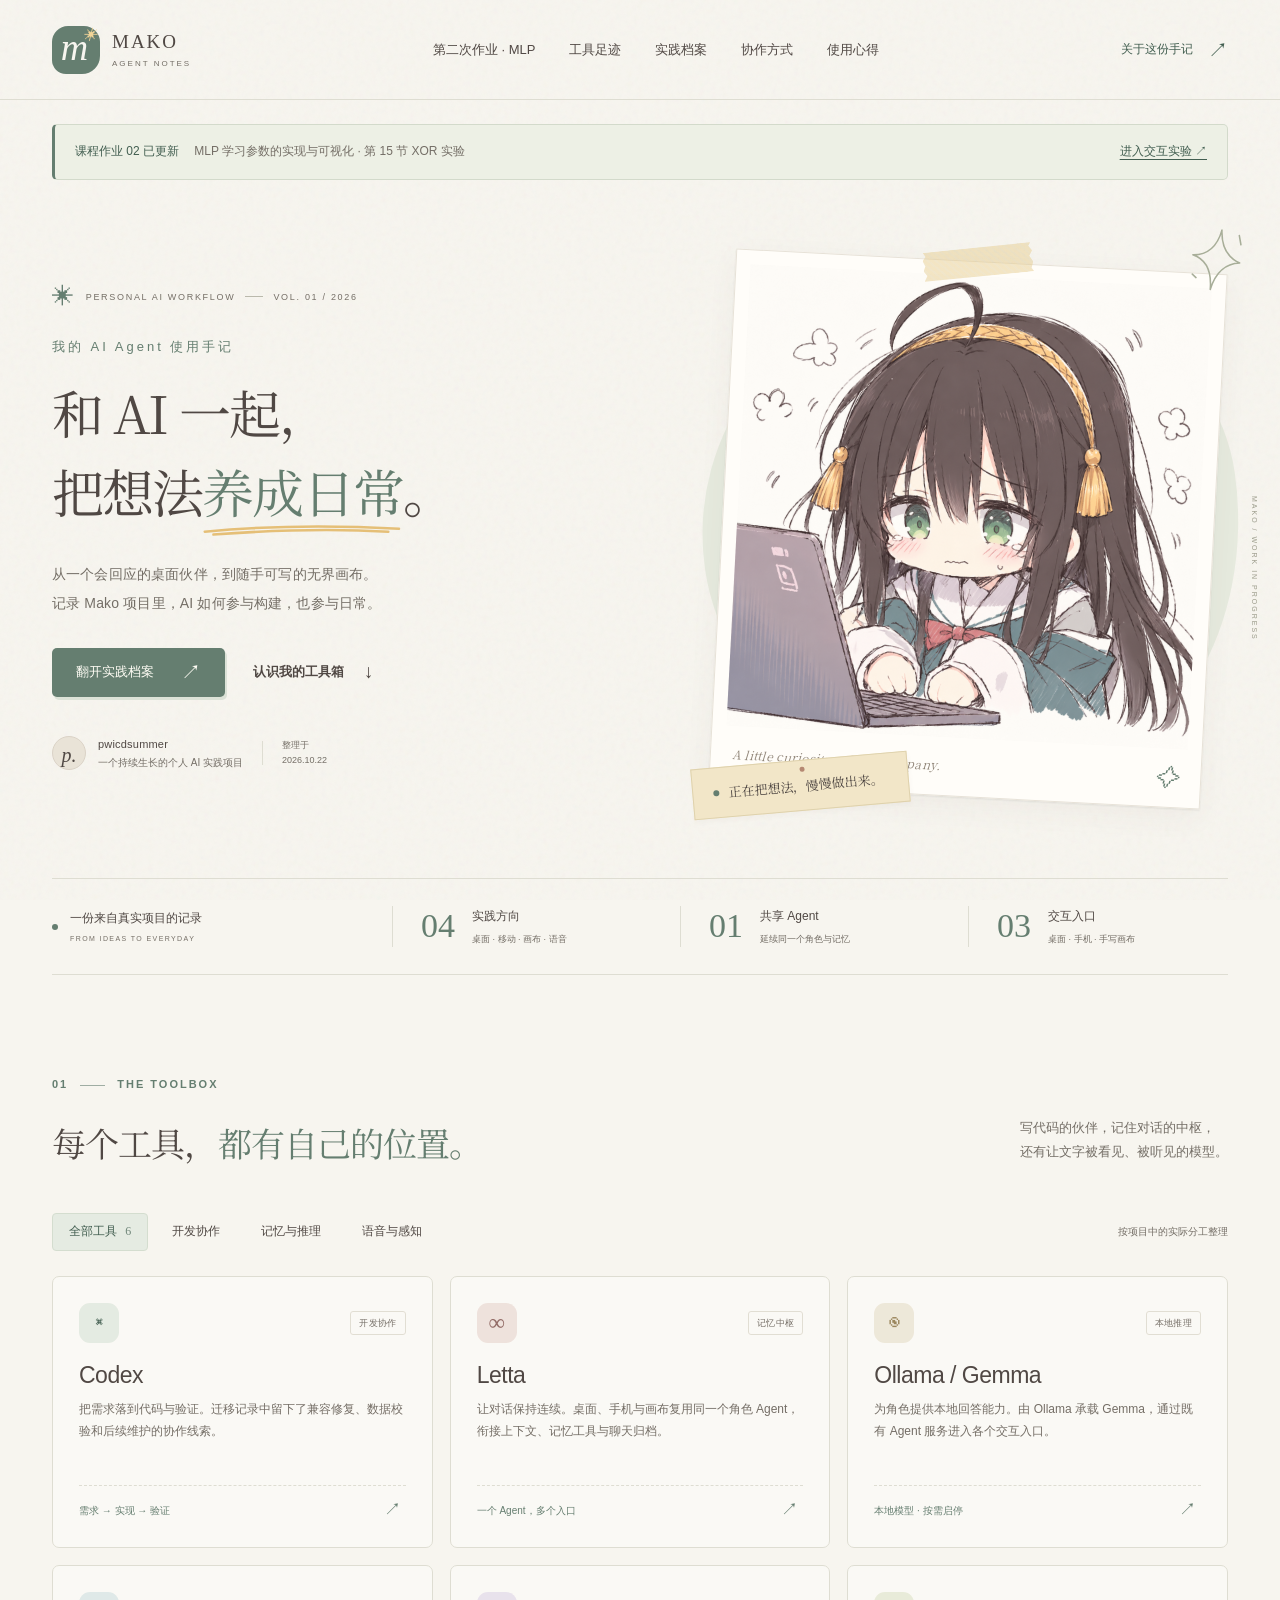
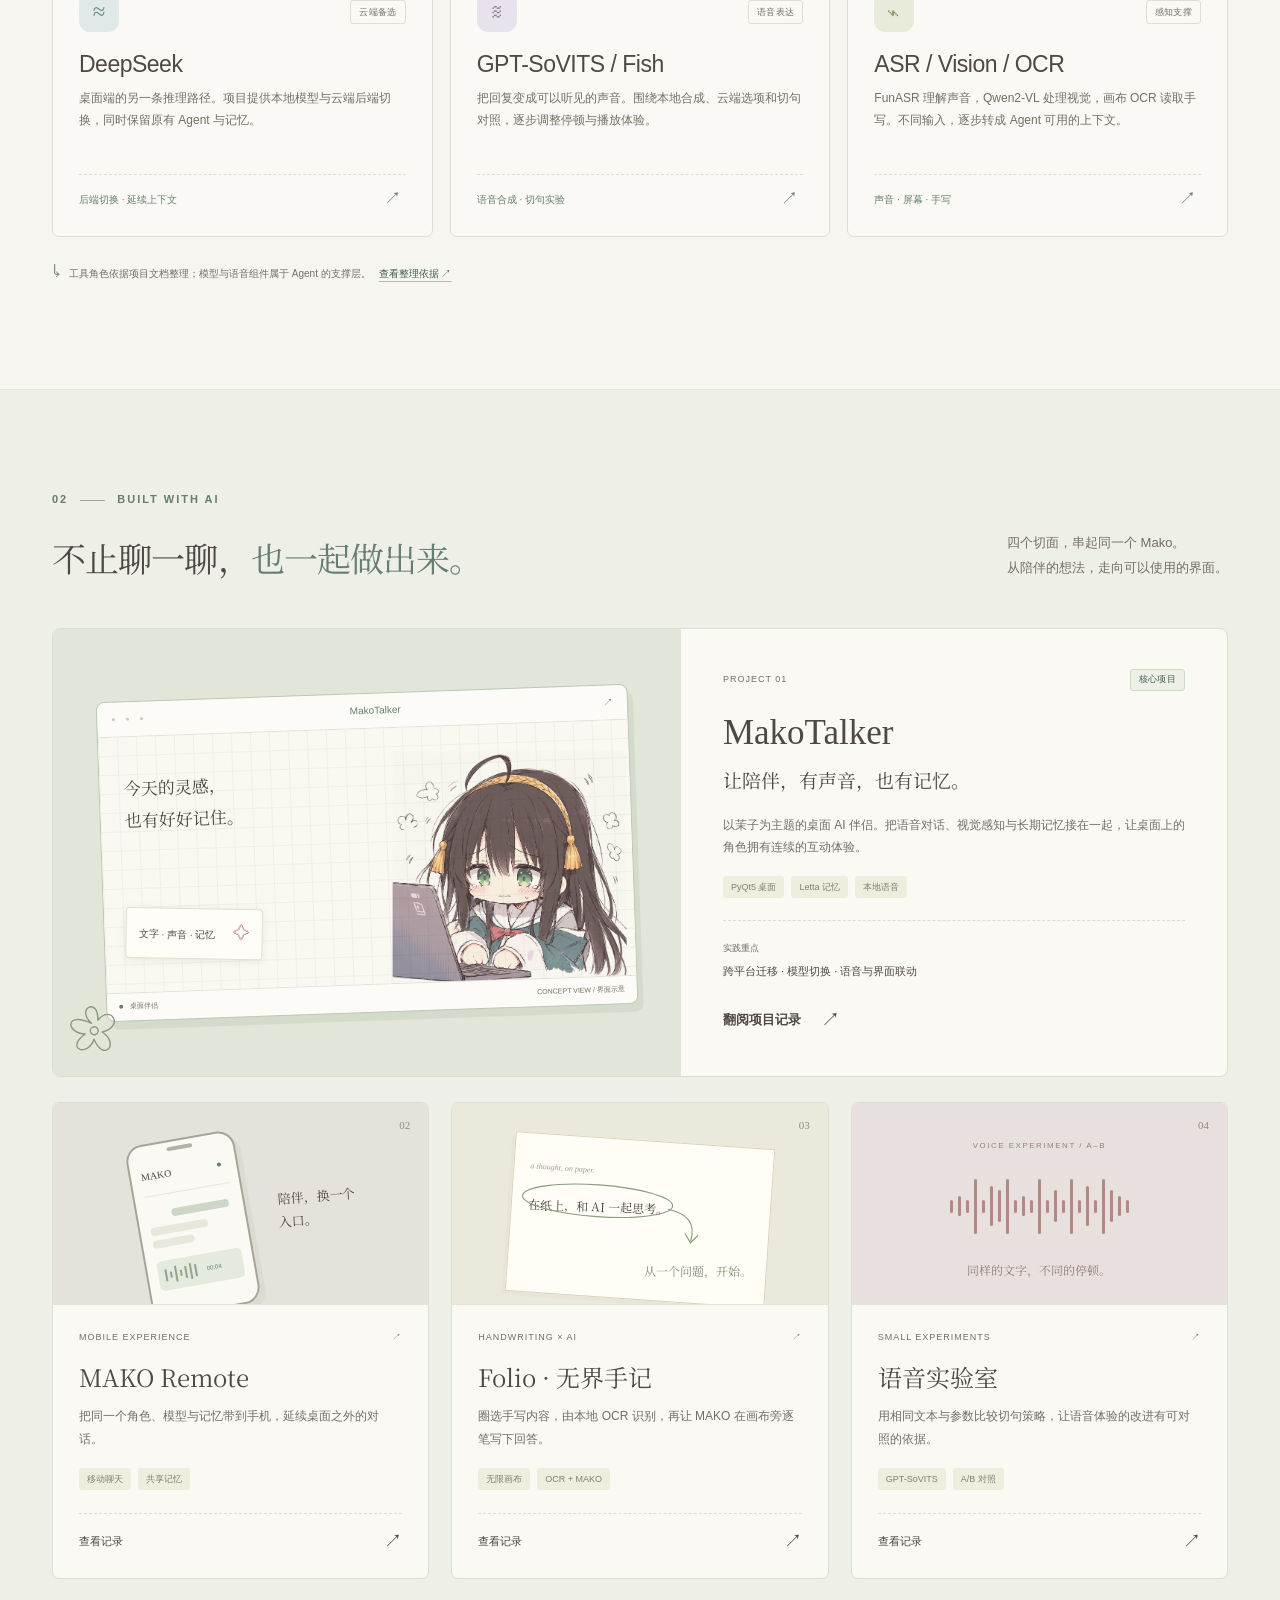
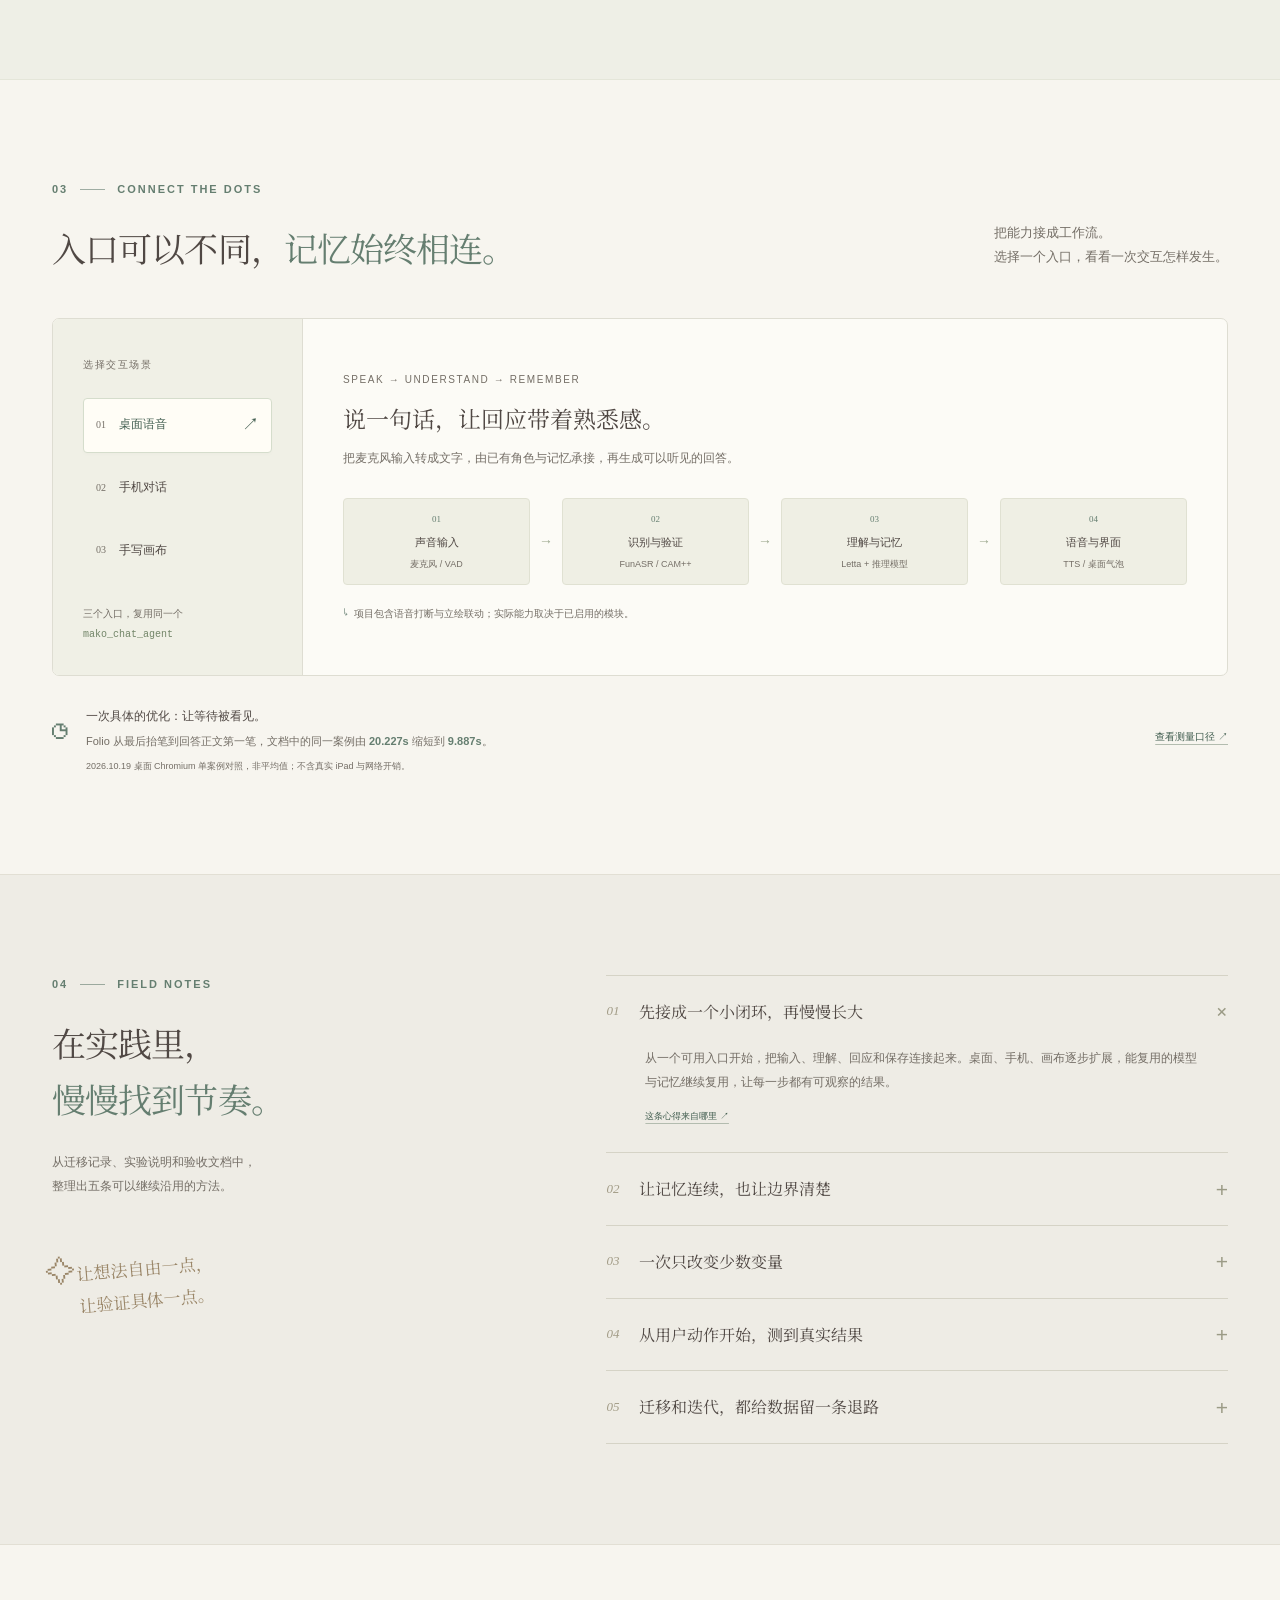
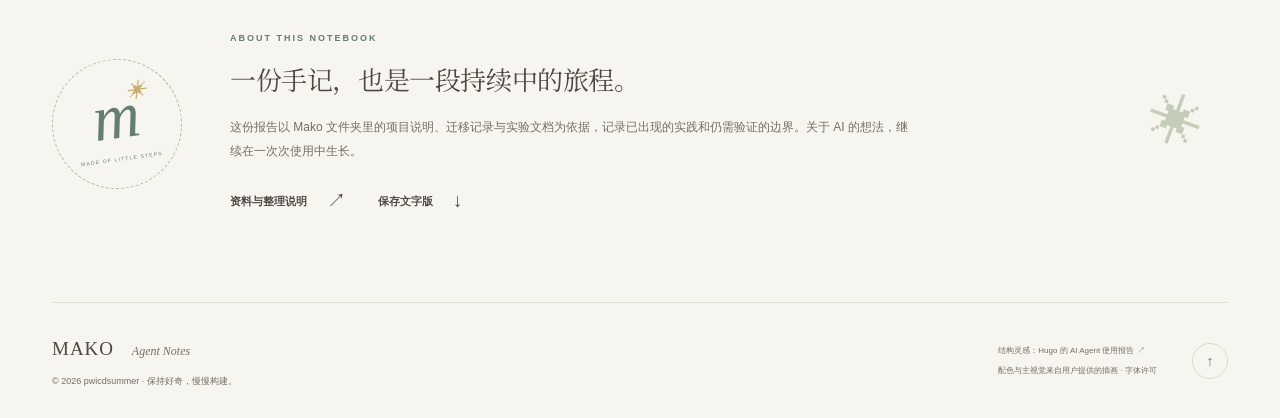
==== commit 97d3aa74: "Add assignment 2: interactive XOR MLP learning lab and reproducible report" ====
--- a/index.html
+++ b/index.html
@@ -22,13 +22,14 @@
   <header class="site-header">
     <a class="brand" href="#top" aria-label="MAKO 使用手记，返回顶部"><span class="brand-mark">m<span>✳</span></span><span class="brand-name">MAKO<span>AGENT NOTES</span></span></a>
     <nav aria-label="主导航" id="main-nav">
-      <a href="#agents">工具足迹</a><a href="#projects">实践档案</a><a href="#workflow">协作方式</a><a href="#notes">使用心得</a>
+      <a href="mlp/">第二次作业 · MLP</a><a href="#agents">工具足迹</a><a href="#projects">实践档案</a><a href="#workflow">协作方式</a><a href="#notes">使用心得</a>
     </nav>
     <a class="header-link" href="#about">关于这份手记 <span aria-hidden="true">↗</span></a>
     <button class="menu-toggle" aria-label="展开导航" aria-expanded="false" aria-controls="main-nav"><span></span><span></span></button>
   </header>
 
   <main id="main">
+    <aside class="assignment-notice wrap" style="margin-top:24px;padding:16px 20px;border:1px solid #d3dacb;border-left:3px solid #657e70;border-radius:5px;background:#edf0e5;display:flex;align-items:center;justify-content:space-between;gap:15px;flex-wrap:wrap;font-size:12px"><span><strong style="color:#425e50;font-weight:500">课程作业 02 已更新</strong> <span style="color:#746e66;margin-left:12px">MLP 学习参数的实现与可视化 · 第 15 节 XOR 实验</span></span><a href="mlp/" style="color:#425e50;text-decoration:underline;text-underline-offset:4px">进入交互实验 ↗</a></aside>
     <section class="hero wrap">
       <div class="hero-copy">
         <div class="eyebrow"><span class="tiny-flower" aria-hidden="true">✳</span> PERSONAL AI WORKFLOW <span class="eyebrow-divider"></span> VOL. 01 / 2026</div>
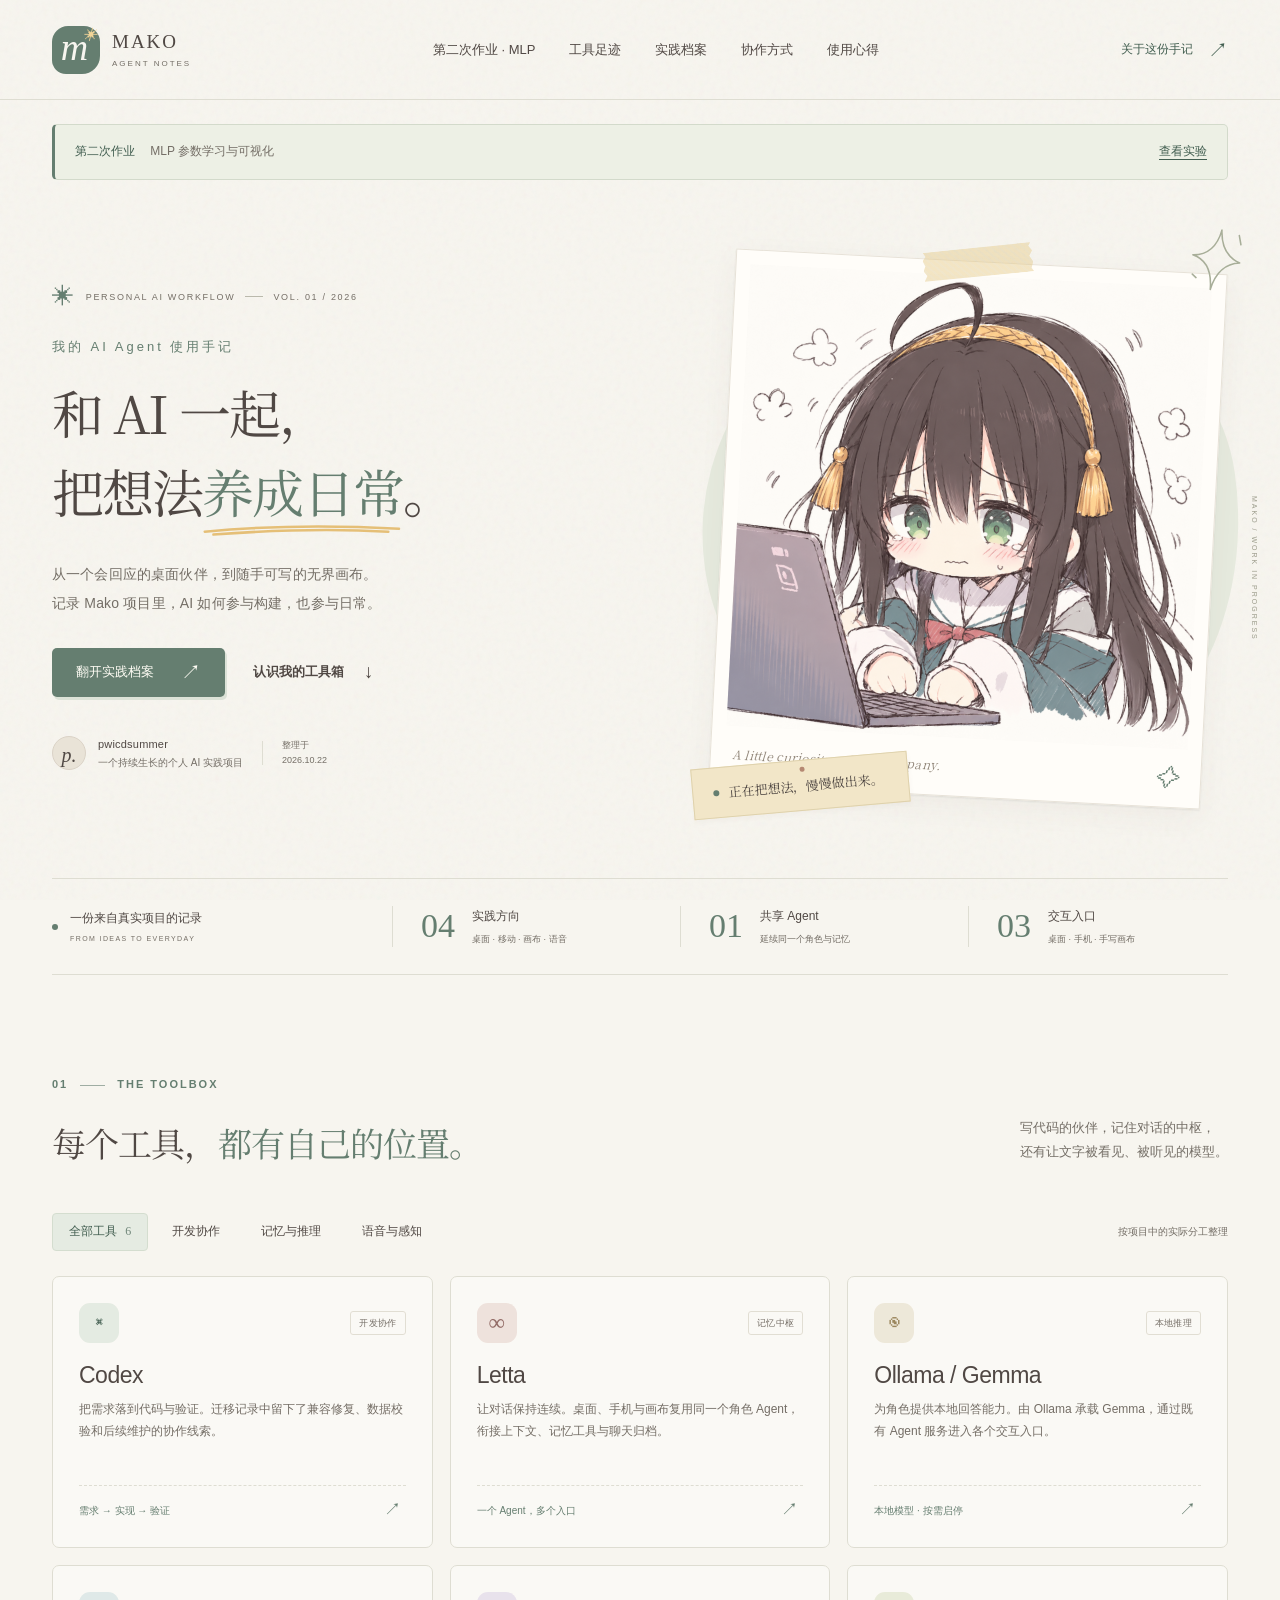
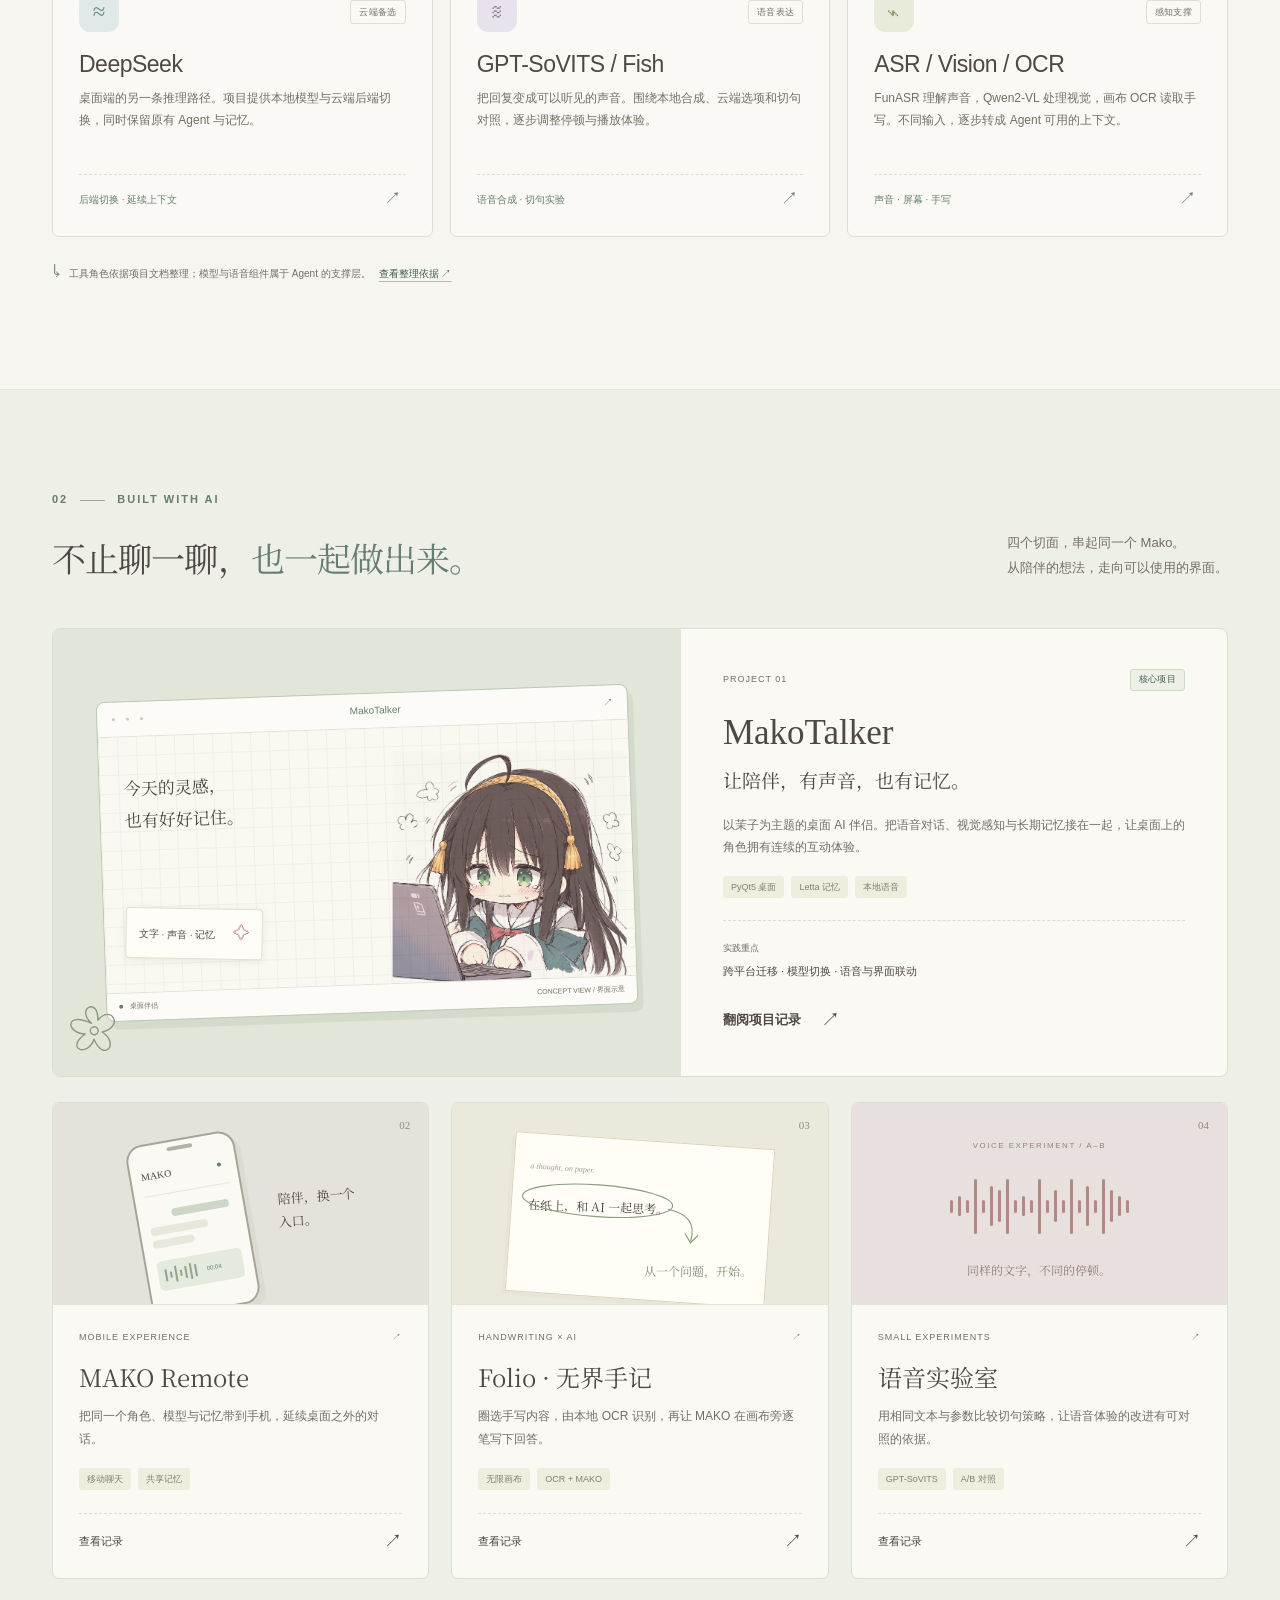
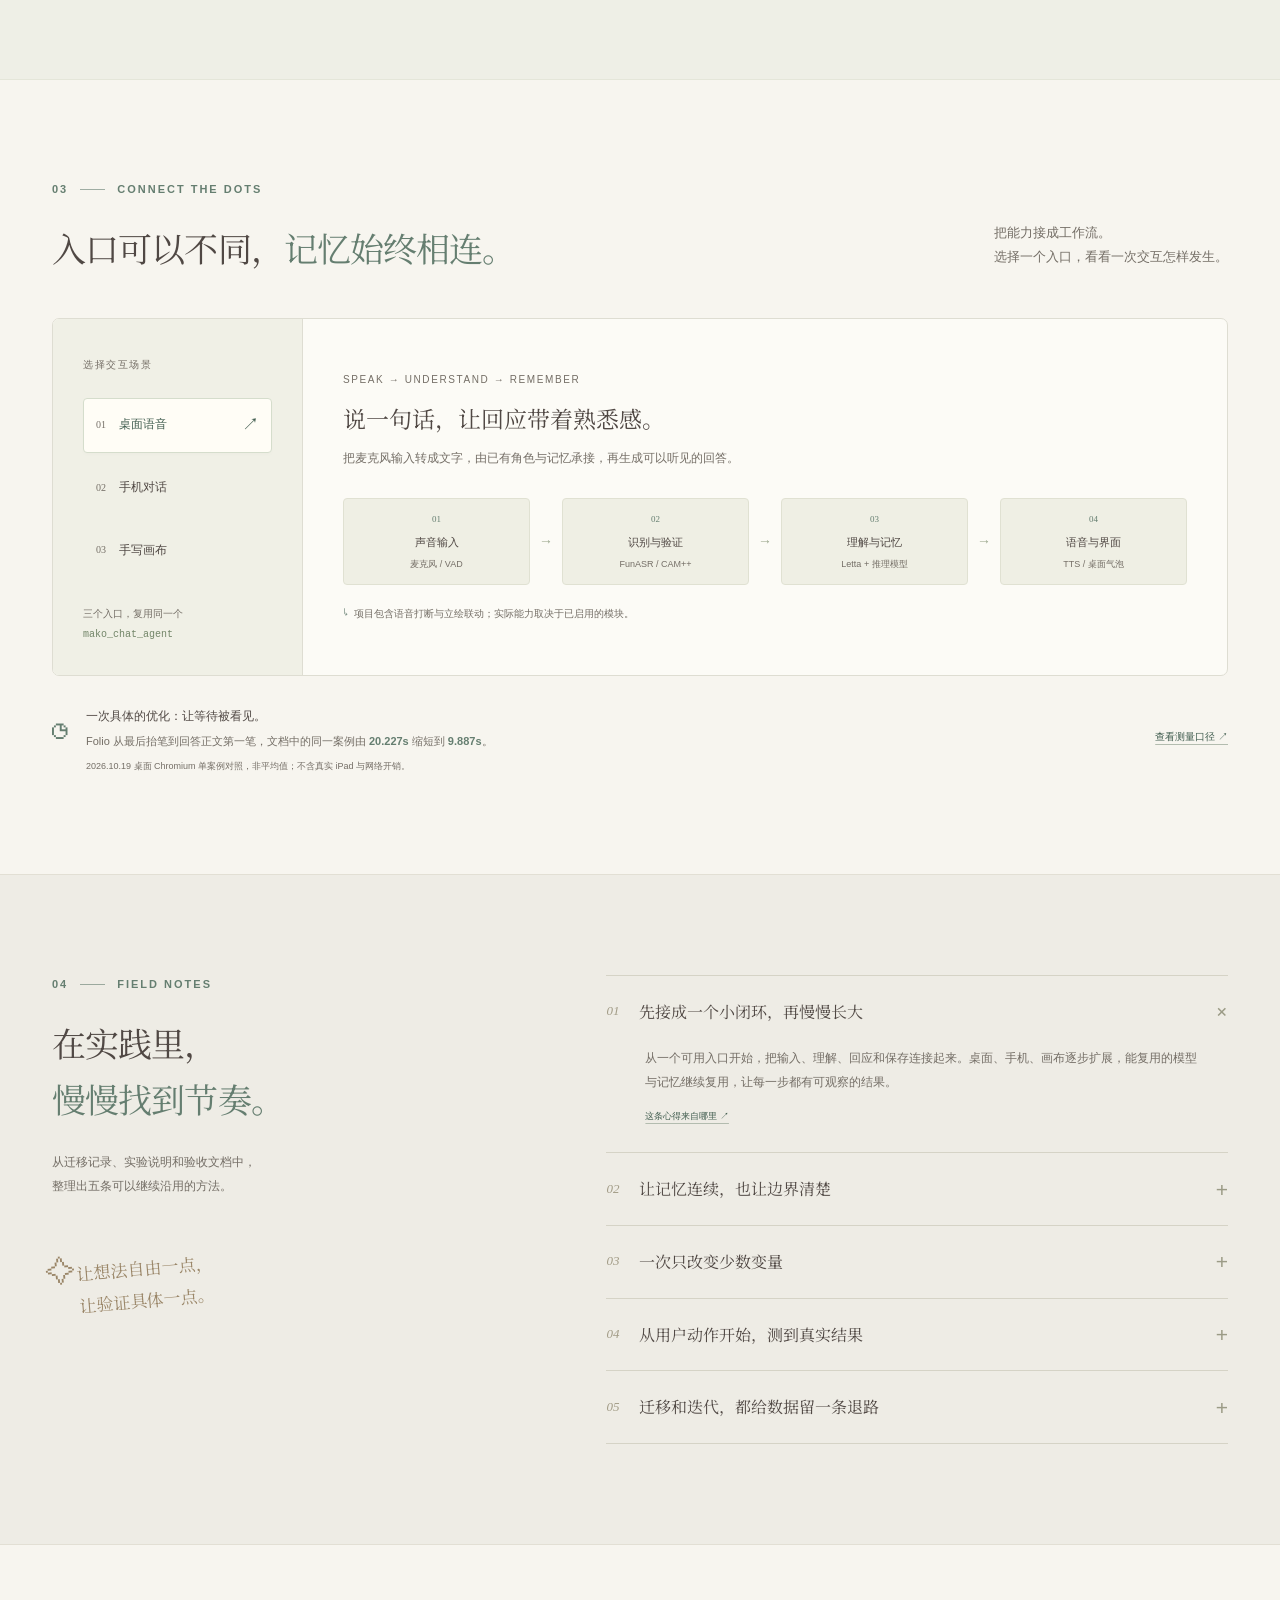
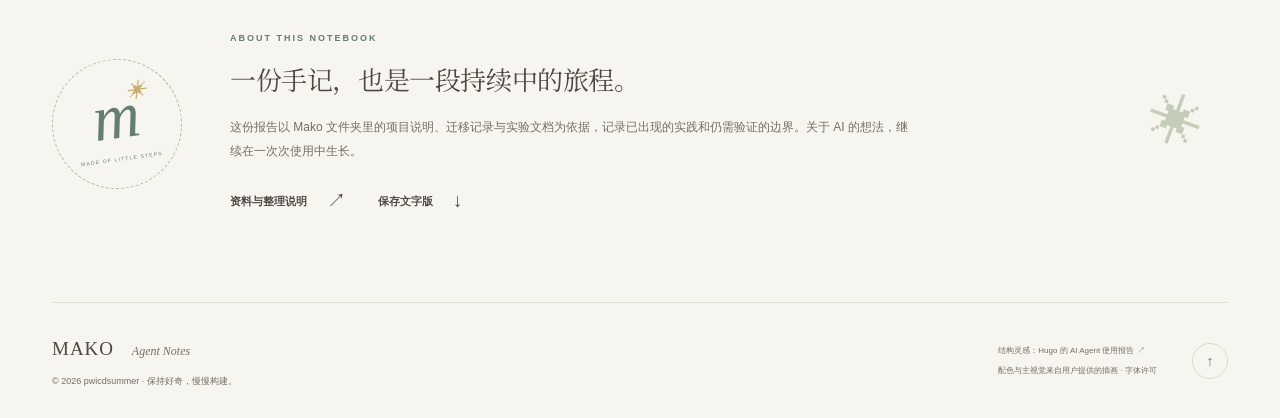
==== commit 57ae2344: "Simplify the MLP coursework page and experiment report" ====
--- a/index.html
+++ b/index.html
@@ -29,7 +29,7 @@
   </header>
 
   <main id="main">
-    <aside class="assignment-notice wrap" style="margin-top:24px;padding:16px 20px;border:1px solid #d3dacb;border-left:3px solid #657e70;border-radius:5px;background:#edf0e5;display:flex;align-items:center;justify-content:space-between;gap:15px;flex-wrap:wrap;font-size:12px"><span><strong style="color:#425e50;font-weight:500">课程作业 02 已更新</strong> <span style="color:#746e66;margin-left:12px">MLP 学习参数的实现与可视化 · 第 15 节 XOR 实验</span></span><a href="mlp/" style="color:#425e50;text-decoration:underline;text-underline-offset:4px">进入交互实验 ↗</a></aside>
+    <aside class="assignment-notice wrap" style="margin-top:24px;padding:16px 20px;border:1px solid #d3dacb;border-left:3px solid #657e70;border-radius:5px;background:#edf0e5;display:flex;align-items:center;justify-content:space-between;gap:15px;flex-wrap:wrap;font-size:12px"><span><strong style="color:#425e50;font-weight:500">第二次作业</strong> <span style="color:#746e66;margin-left:12px">MLP 参数学习与可视化</span></span><a href="mlp/" style="color:#425e50;text-decoration:underline;text-underline-offset:4px">查看实验</a></aside>
     <section class="hero wrap">
       <div class="hero-copy">
         <div class="eyebrow"><span class="tiny-flower" aria-hidden="true">✳</span> PERSONAL AI WORKFLOW <span class="eyebrow-divider"></span> VOL. 01 / 2026</div>
